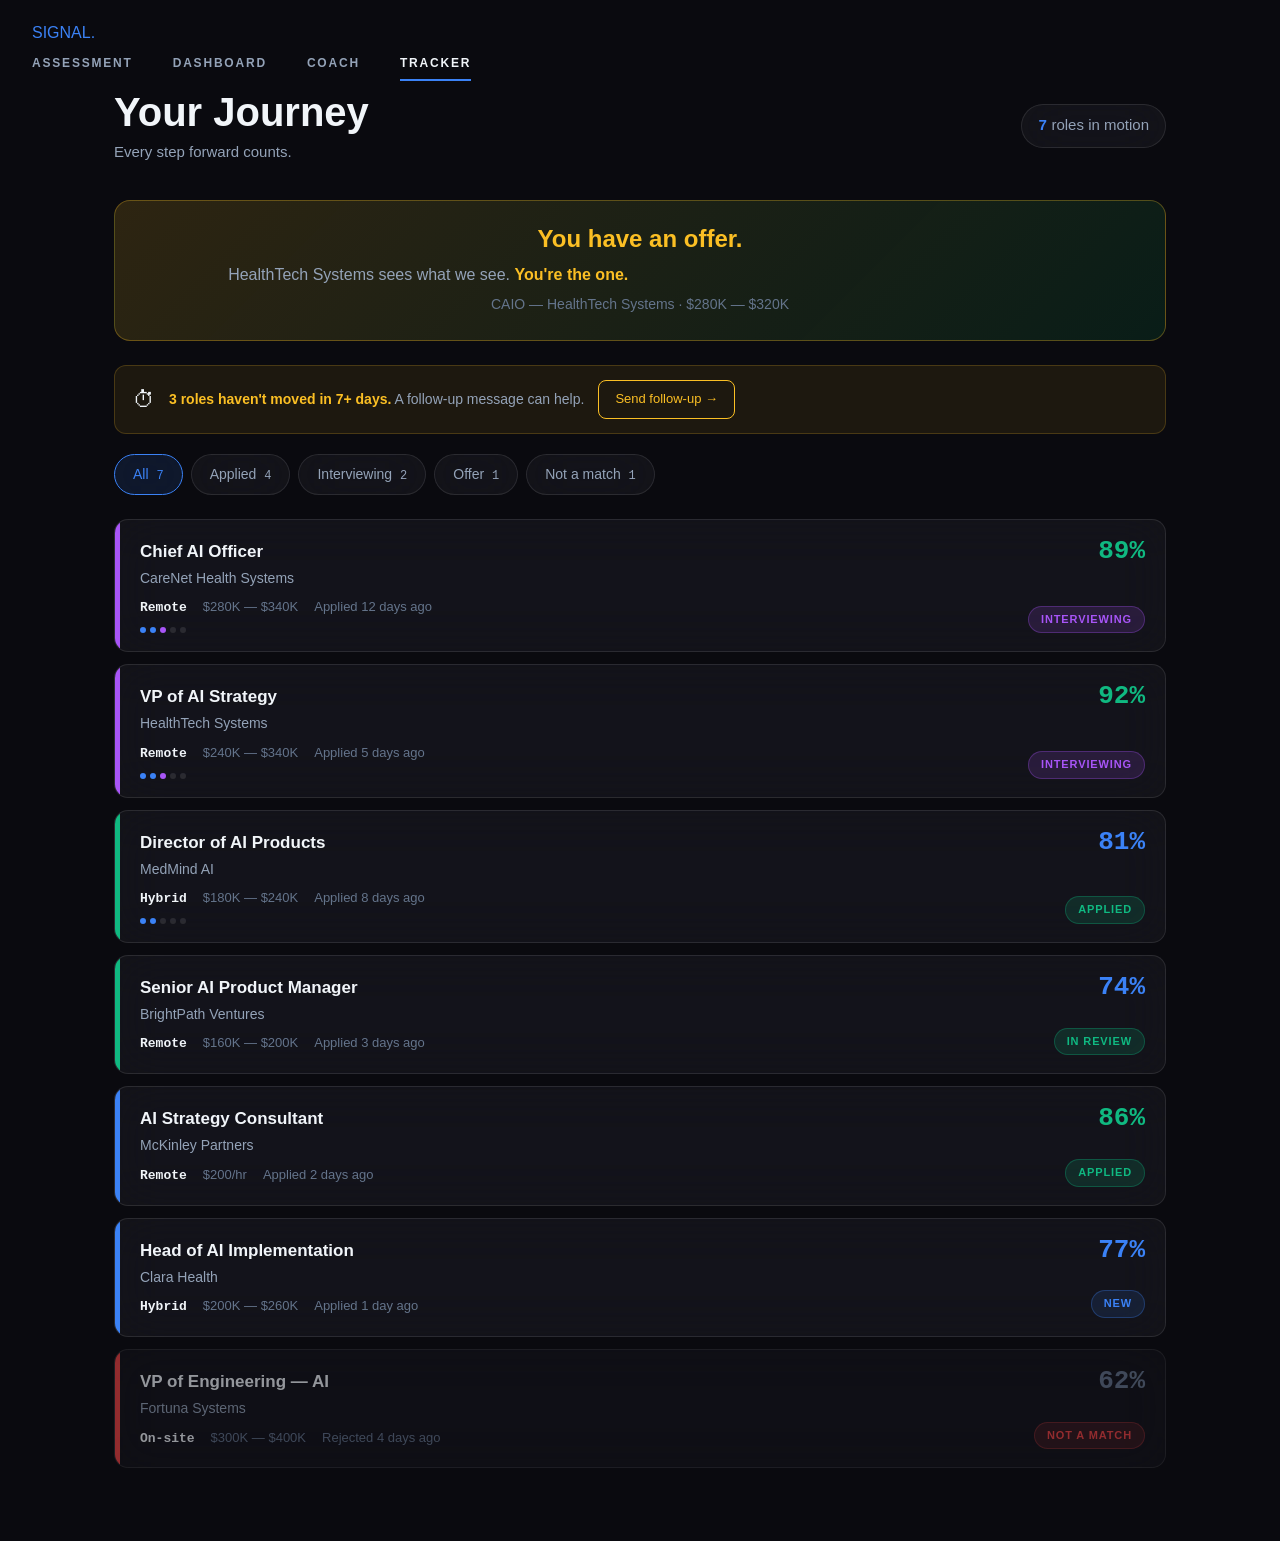
==== frontend/applications.html @ 3d688646 "Initial commit: SIGNAL Career Intelligence Platform - 5-page V20 frontend (landing, assessment, dash" ====
<!DOCTYPE html>
<html lang="en">
<head>
<meta charset="UTF-8">
<meta name="viewport" content="width=device-width, initial-scale=1.0">
<title>Your Journey — SIGNAL.</title>
<link rel="stylesheet" href="styles.css">
<style>
*,*::before,*::after{box-sizing:border-box}
body{background:var(--bg-void)}
.page-wrapper{padding-top:88px;min-height:100vh}
.container{max-width:1100px;margin:0 auto;padding:0 24px 80px}

.journey-header{margin-bottom:36px;display:flex;justify-content:space-between;align-items:center;flex-wrap:wrap;gap:16px}
.journey-header h1{font-size:clamp(26px,4vw,40px);font-weight:800;color:var(--text-primary);margin:0}
.journey-header p{font-size:15px;color:var(--text-secondary);margin:4px 0 0}
.journey-count{font-size:15px;color:var(--text-secondary);padding:8px 16px;background:var(--glass-bg);border:1px solid var(--glass-border);border-radius:30px;backdrop-filter:var(--glass-blur)}
.journey-count strong{color:var(--color-trust);font-weight:700;font-family:JetBrains Mono,monospace}

/* Filter Bar */
.filter-bar{display:flex;gap:8px;flex-wrap:wrap;margin-bottom:24px}
.filter-pill{padding:8px 18px;background:var(--glass-bg);border:1px solid var(--glass-border);border-radius:30px;color:var(--text-secondary);font-size:14px;font-weight:500;cursor:pointer;transition:all 0.2s;backdrop-filter:var(--glass-blur)}
.filter-pill:hover,.filter-pill.active{background:var(--color-trust-dim);border-color:var(--color-trust);color:var(--color-trust)}
.filter-pill .count{font-family:JetBrains Mono,monospace;font-size:12px;margin-left:4px}

/* Card Grid */
.card-list{display:flex;flex-direction:column;gap:12px}

.app-card{display:flex;align-items:stretch;background:var(--glass-bg);border:1px solid var(--glass-border);border-radius:14px;overflow:hidden;opacity:0;transform:translateY(12px);transition:all 0.3s var(--ease-out);backdrop-filter:var(--glass-blur)}
.app-card:hover{transform:translateY(-2px);box-shadow:0 16px 40px rgba(0,0,0,0.3)}
.app-card.visible{opacity:1;transform:translateY(0)}
.app-card.rejected{opacity:0.6}
.app-card.rejected:hover{opacity:0.8}

.status-bar{width:5px;flex-shrink:0;background:var(--color-trust);transition:background 0.2s}
.status-new {background:#94a3b8}
.status-viewed{background:#3b82f6}
.status-interested,.status-applied{background:#10b981}
.status-interviewing,.status-screening{background:#a855f7}
.status-offered,.status-offer{background:#00ff88}
.status-rejected{background:#ef4444}

.card-body{flex:1;padding:18px 20px;cursor:pointer}
.card-top{display:flex;justify-content:space-between;align-items:flex-start;gap:16px;flex-wrap:wrap}
.card-title{font-size:17px;font-weight:700;color:var(--text-primary);margin:0 0 2px}
.card-company{font-size:14px;color:var(--text-secondary);margin:0}
.card-meta{display:flex;gap:16px;flex-wrap:wrap;margin-top:8px}
.card-meta span{font-size:13px;color:var(--text-muted)}
.card-meta span strong{color:var(--text-primary);font-family:JetBrains Mono,monospace}

.card-right{display:flex;flex-direction:column;align-items:flex-end;justify-content:space-between;text-align:right;padding:18px 20px 18px 0;gap:8px;min-width:90px}
.fit-score{font-size:26px;font-weight:800;font-family:JetBrains Mono,monospace;line-height:1}
.fit-score.hi{color:var(--color-growth)}
.fit-score.mid{color:var(--color-trust)}
.fit-score.lo{color:var(--text-muted)}
.status-badge{padding:4px 12px;border-radius:20px;font-size:11px;font-weight:600;text-transform:uppercase;letter-spacing:0.08em}

/* Recovery */
.recovery-card{background:rgba(239,68,68,0.12);border:1px solid rgba(239,68,68,0.25);border-radius:14px;padding:20px 24px;margin-bottom:20px;text-align:center}
.recovery-title{font-size:17px;font-weight:700;color:var(--color-recovery);margin:0 0 8px}
.recovery-text{font-size:14px;color:var(--text-secondary);margin:0 0 12px}
.recovery-tips{display:flex;flex-direction:column;gap:6px;margin-top:12px;text-align:left}
.recovery-tip{display:flex;align-items:center;gap:10px;font-size:14px;color:var(--text-primary)}
.recovery-tip::before{content:'→';color:var(--color-growth);font-weight:700}

/* Offer Banner */
.offer-banner{background:linear-gradient(135deg,rgba(251,191,36,0.15),rgba(0,255,136,0.08));border:1px solid rgba(251,191,36,0.3);border-radius:16px;padding:24px;text-align:center;margin-bottom:24px;display:none}
.offer-banner.show{display:block;animation:glow-in 0.6s var(--ease-out)}
@keyframes glow-in{from{opacity:0;transform:scale(0.96)}to{opacity:1;transform:scale(1)}}
.offer-banner h2{font-size:24px;font-weight:800;color:var(--color-achievement);margin:0 0 8px}
.offer-banner p{font-size:16px;color:var(--text-secondary);margin:0}
.offer-banner strong{color:var(--color-achievement)}
.offer-company{font-size:14px;color:var(--text-muted);margin-top:6px}

/* Empty State */
.empty-state{text-align:center;padding:80px 24px}
.empty-icon{font-size:64px;opacity:0.4;margin-bottom:20px}
.empty-title{font-size:28px;font-weight:700;color:var(--text-primary);margin:0 0 12px}
.empty-sub{font-size:16px;color:var(--text-secondary);margin:0 0 28px}
.empty-cta{display:inline-block;padding:14px 28px;background:linear-gradient(135deg,var(--color-trust),var(--color-growth));border-radius:12px;color:#fff;font-size:15px;font-weight:600;text-decoration:none;transition:all 0.2s}
.empty-cta:hover{transform:translateY(-2px);box-shadow:0 8px 24px var(--color-trust-glow)}

/* Stage dots visualization */
.stage-dots{display:flex;gap:4px;margin-top:8px}
.stage-dot{width:6px;height:6px;border-radius:50%;background:rgba(255,255,255,0.1)}
.stage-dot.active{background:var(--color-trust)}
.stage-dot.interviewing{background:#a855f7}
.stage-dot.offered{background:#00ff88}

/* Silence alert */
.silence-alert{background:rgba(251,191,36,0.08);border:1px solid rgba(251,191,36,0.2);border-radius:12px;padding:14px 18px;margin-bottom:20px;display:none}
.silence-alert.show{display:flex;align-items:center;gap:14px}
.silence-alert .icon{font-size:22px;flex-shrink:0}
.silence-alert .text{font-size:14px;color:var(--text-secondary)}
.silence-alert .text strong{color:var(--color-achievement)}
.silence-alert .cta{padding:8px 16px;background:transparent;border:1px solid var(--color-achievement);border-radius:8px;color:var(--color-achievement);font-size:13px;font-weight:500;cursor:pointer;font-family:Inter,sans-serif;white-space:nowrap;transition:all 0.2s}
.silence-alert .cta:hover{background:var(--color-achievement-dim)}

@media(max-width:600px){.card-right{padding:12px;min-width:70px}.fit-score{font-size:20px}}
</style>
</head>
<body>

<div id="loading">
  <div class="loading-content">
    <div class="loading-logo">SIGNAL<span class="loading-dot">.</span></div>
    <div class="loading-text">Loading your journey<span class="loading-dots"></span></div>
  </div>
</div>

<nav class="nav">
  <div class="nav-inner">
    <a href="index.html" class="logo-link"><span class="logo">SIGNAL<span class="logo-accent">.</span></span></a>
    <div class="nav-links">
      <a href="assessment.html">Assessment</a>
      <a href="probability.html">Dashboard</a>
      <a href="coach.html">Coach</a>
      <a href="applications.html" class="active">Tracker</a>
    </div>
    <button class="nav-toggle" aria-label="Menu"><span></span><span></span><span></span></button>
  </div>
</nav>

<main class="page-wrapper">
  <div class="container">

    <div class="journey-header animate-in">
      <div>
        <h1>Your Journey</h1>
        <p>Every step forward counts.</p>
      </div>
      <div class="journey-count">
        <strong>7</strong> roles in motion
      </div>
    </div>

    <!-- Offer Banner -->
    <div class="offer-banner" id="offerBanner">
      <div>
        <h2>You have an offer.</h2>
        <p>HealthTech Systems sees what we see. <strong>You're the one.</strong></p>
        <div class="offer-company">CAIO — HealthTech Systems · $280K — $320K</div>
      </div>
    </div>

    <!-- Silence Alert -->
    <div class="silence-alert" id="silenceAlert">
      <div class="icon">&#9201;</div>
      <div class="text"><strong>3 roles haven't moved in 7+ days.</strong> A follow-up message can help.</div>
      <button class="cta">Send follow-up &rarr;</button>
    </div>

    <!-- Filters -->
    <div class="filter-bar" id="filterBar">
      <div class="filter-pill active" data-filter="all">All <span class="count">7</span></div>
      <div class="filter-pill" data-filter="applied">Applied <span class="count">4</span></div>
      <div class="filter-pill" data-filter="interviewing">Interviewing <span class="count">2</span></div>
      <div class="filter-pill" data-filter="offered">Offer <span class="count">1</span></div>
      <div class="filter-pill" data-filter="rejected">Not a match <span class="count">1</span></div>
    </div>

    <!-- Card List -->
    <div class="card-list" id="cardList">

      <!-- Interviewing -->
      <div class="app-card" data-status="interviewing">
        <div class="status-bar status-interviewing"></div>
        <div class="card-body">
          <div class="card-top">
            <div>
              <div class="card-title">Chief AI Officer</div>
              <div class="card-company">CareNet Health Systems</div>
              <div class="card-meta">
                <span><strong>Remote</strong></span>
                <span>$280K — $340K</span>
                <span>Applied 12 days ago</span>
              </div>
              <div class="stage-dots">
                <div class="stage-dot active"></div>
                <div class="stage-dot active"></div>
                <div class="stage-dot interviewing active"></div>
                <div class="stage-dot"></div>
                <div class="stage-dot"></div>
              </div>
            </div>
          </div>
        </div>
        <div class="card-right">
          <div class="fit-score hi">89%</div>
          <div class="status-badge" style="background:rgba(168,85,247,0.15);color:#a855f7;border:1px solid rgba(168,85,247,0.3)">Interviewing</div>
        </div>
      </div>

      <div class="app-card" data-status="interviewing">
        <div class="status-bar status-interviewing"></div>
        <div class="card-body">
          <div class="card-top">
            <div>
              <div class="card-title">VP of AI Strategy</div>
              <div class="card-company">HealthTech Systems</div>
              <div class="card-meta">
                <span><strong>Remote</strong></span>
                <span>$240K — $340K</span>
                <span>Applied 5 days ago</span>
              </div>
              <div class="stage-dots">
                <div class="stage-dot active"></div>
                <div class="stage-dot active"></div>
                <div class="stage-dot interviewing active"></div>
                <div class="stage-dot"></div>
                <div class="stage-dot"></div>
              </div>
            </div>
          </div>
        </div>
        <div class="card-right">
          <div class="fit-score hi">92%</div>
          <div class="status-badge" style="background:rgba(168,85,247,0.15);color:#a855f7;border:1px solid rgba(168,85,247,0.3)">Interviewing</div>
        </div>
      </div>

      <!-- Applied -->
      <div class="app-card" data-status="applied">
        <div class="status-bar status-interested"></div>
        <div class="card-body">
          <div class="card-top">
            <div>
              <div class="card-title">Director of AI Products</div>
              <div class="card-company">MedMind AI</div>
              <div class="card-meta">
                <span><strong>Hybrid</strong></span>
                <span>$180K — $240K</span>
                <span>Applied 8 days ago</span>
              </div>
              <div class="stage-dots">
                <div class="stage-dot active"></div>
                <div class="stage-dot active"></div>
                <div class="stage-dot"></div>
                <div class="stage-dot"></div>
                <div class="stage-dot"></div>
              </div>
            </div>
          </div>
        </div>
        <div class="card-right">
          <div class="fit-score mid">81%</div>
          <div class="status-badge" style="background:rgba(16,185,129,0.15);color:#10b981;border:1px solid rgba(16,185,129,0.3)">Applied</div>
        </div>
      </div>

      <div class="app-card" data-status="applied">
        <div class="status-bar status-interested"></div>
        <div class="card-body">
          <div class="card-top">
            <div>
              <div class="card-title">Senior AI Product Manager</div>
              <div class="card-company">BrightPath Ventures</div>
              <div class="card-meta">
                <span><strong>Remote</strong></span>
                <span>$160K — $200K</span>
                <span>Applied 3 days ago</span>
              </div>
            </div>
          </div>
        </div>
        <div class="card-right">
          <div class="fit-score mid">74%</div>
          <div class="status-badge" style="background:rgba(16,185,129,0.15);color:#10b981;border:1px solid rgba(16,185,129,0.3)">In Review</div>
        </div>
      </div>

      <div class="app-card" data-status="applied">
        <div class="status-bar"></div>
        <div class="card-body">
          <div class="card-top">
            <div>
              <div class="card-title">AI Strategy Consultant</div>
              <div class="card-company">McKinley Partners</div>
              <div class="card-meta">
                <span><strong>Remote</strong></span>
                <span>$200/hr</span>
                <span>Applied 2 days ago</span>
              </div>
            </div>
          </div>
        </div>
        <div class="card-right">
          <div class="fit-score hi">86%</div>
          <div class="status-badge" style="background:rgba(16,185,129,0.15);color:#10b981;border:1px solid rgba(16,185,129,0.3)">Applied</div>
        </div>
      </div>

      <div class="app-card" data-status="applied">
        <div class="status-bar"></div>
        <div class="card-body">
          <div class="card-top">
            <div>
              <div class="card-title">Head of AI Implementation</div>
              <div class="card-company">Clara Health</div>
              <div class="card-meta">
                <span><strong>Hybrid</strong></span>
                <span>$200K — $260K</span>
                <span>Applied 1 day ago</span>
              </div>
            </div>
          </div>
        </div>
        <div class="card-right">
          <div class="fit-score mid">77%</div>
          <div class="status-badge" style="background:var(--color-trust-dim);color:var(--color-trust);border:1px solid rgba(59,130,246,0.3)">New</div>
        </div>
      </div>

      <!-- Not a Match -->
      <div class="app-card rejected" data-status="rejected">
        <div class="status-bar status-rejected"></div>
        <div class="card-body">
          <div class="card-top">
            <div>
              <div class="card-title">VP of Engineering — AI</div>
              <div class="card-company">Fortuna Systems</div>
              <div class="card-meta">
                <span><strong>On-site</strong></span>
                <span>$300K — $400K</span>
                <span>Rejected 4 days ago</span>
              </div>
            </div>
          </div>
        </div>
        <div class="card-right">
          <div class="fit-score lo">62%</div>
          <div class="status-badge" style="background:rgba(239,68,68,0.15);color:#ef4444;border:1px solid rgba(239,68,68,0.3)">Not a match</div>
        </div>
      </div>

    </div>

    <!-- Recovery Card (shown when "Not a match" filter active) -->
    <div class="recovery-card" id="recoveryCard" style="display:none">
      <div class="recovery-title">Not this time. But here's what to adjust.</div>
      <div class="recovery-text">Your fit was 62% — the role prioritized deep ml-ops experience over healthcare AI. Here are stronger matches for your profile:</div>
      <div class="recovery-tips">
        <div class="recovery-tip">Apply to Chief AI Officer at CareNet — 89% fit. Healthcare AI is their priority.</div>
        <div class="recovery-tip">Apply to VP AI Strategy at HealthTech — 92% fit. Your exact background.</div>
        <div class="recovery-tip">Update your title to "Chief AI Officer" to attract $280K+ roles.</div>
      </div>
    </div>

  </div>
</main>

<script src="app.js"></script>
<script>
(function() {
  window.addEventListener('load', function() {
    setTimeout(function() {
      var l = document.getElementById('loading');
      l.classList.add('loaded');
      setTimeout(function() { l.style.display = 'none'; }, 700);
    }, 600);
  });

  if (window.SignalV20) { window.SignalV20.Nav.init(); }

  // Card reveal
  var obs = new IntersectionObserver(function(entries) {
    entries.forEach(function(e) {
      if (e.isIntersecting) {
        e.target.classList.add('visible');
        obs.unobserve(e.target);
      }
    });
  }, { threshold: 0.05 });

  document.querySelectorAll('.app-card').forEach(function(el, i) {
    el.style.transitionDelay = (i * 60) + 'ms';
    obs.observe(el);
  });

  // Filter
  var currentFilter = 'all';
  var cards = document.querySelectorAll('.app-card');

  document.querySelectorAll('.filter-pill').forEach(function(pill) {
    pill.addEventListener('click', function() {
      document.querySelectorAll('.filter-pill').forEach(function(p) { p.classList.remove('active'); });
      this.classList.add('active');
      currentFilter = this.dataset.filter;
      filterCards();
    });
  });

  function filterCards() {
    var count = 0;
    cards.forEach(function(card) {
      var s = card.dataset.status;
      var show = currentFilter === 'all' ||
        (currentFilter === 'applied' && ['applied','interested','viewed','new'].includes(s)) ||
        s === currentFilter;
      card.style.display = show ? 'flex' : 'none';
      if (show) count++;
    });

    var rejected = currentFilter === 'rejected';
    document.getElementById('recoveryCard').style.display = rejected ? 'block' : 'none';
  }

  // Silence alert
  document.getElementById('silenceAlert').classList.add('show');

  // Offer banner
  document.getElementById('offerBanner').classList.add('show');
})();
</script>
</body>
</html>
---- frontend/styles.css ----
/* ==========================================================================
   V20 SIGNAL DESIGN SYSTEM
   Premium Animation CSS Design System — Vanilla CSS/JS Only
   No GSAP, No React, No Tailwind
   ========================================================================== */

/* ==========================================================================
   PART 1: CSS CUSTOM PROPERTIES (Design Tokens)
   ========================================================================== */

:root {
  /* Base Colors */
  --bg-void: #0a0a0f;
  --bg-surface: rgba(255,255,255,0.03);
  --bg-surface-hover: rgba(255,255,255,0.06);
  --bg-border: rgba(255,255,255,0.08);
  --text-primary: #f1f5f9;
  --text-secondary: #94a3b8;
  --text-muted: #64748b;
  
  /* Brand Colors */
  --color-trust: #3b82f6;
  --color-trust-dim: rgba(59,130,246,0.12);
  --color-trust-glow: rgba(59,130,246,0.35);
  --color-growth: #10b981;
  --color-growth-dim: rgba(16,185,129,0.12);
  --color-growth-glow: rgba(16,185,129,0.35);
  --color-achievement: #fbbf24;
  --color-achievement-dim: rgba(251,191,36,0.12);
  --color-achievement-glow: rgba(251,191,36,0.35);
  --color-possibility: #a855f7;
  --color-possibility-dim: rgba(168,85,247,0.12);
  --color-possibility-glow: rgba(168,85,247,0.35);
  --color-success: #00ff88;
  --color-recovery: #ef4444;
  
  /* Gradient Mesh Backgrounds */
  --mesh-1: radial-gradient(ellipse 80% 50% at 50% -20%, rgba(59,130,246,0.15) 0%, transparent 50%);
  --mesh-2: radial-gradient(ellipse 60% 40% at 80% 60%, rgba(16,185,129,0.08) 0%, transparent 50%);
  --mesh-3: radial-gradient(ellipse 50% 30% at 20% 80%, rgba(251,191,36,0.05) 0%, transparent 50%);
  
  /* Glass Morphism */
  --glass-bg: rgba(255,255,255,0.04);
  --glass-border: rgba(255,255,255,0.10);
  --glass-blur: blur(24px) saturate(160%);
  
  /* Easing Functions */
  --ease-out: cubic-bezier(0.16, 1, 0.3, 1);
  --ease-hope: cubic-bezier(0.34, 1.56, 0.64, 1);
  --ease-smooth: cubic-bezier(0.65, 0, 0.35, 1);
  
  /* Duration Variables */
  --dur-instant: 0.1s;
  --dur-fast: 0.2s;
  --dur-normal: 0.4s;
  --dur-slow: 0.8s;
  --dur-slower: 1.2s;
  
  /* Stagger Base */
  --stagger: 80ms;
  
  /* Cursor Position (updated via JS) */
  --cursor-x: 50%;
  --cursor-y: 50%;
}

/* ==========================================================================
   PART 2: RESET + BASE + TYPOGRAPHY
   ========================================================================== */

/* Modern CSS Reset */
*, *::before, *::after {
  box-sizing: border-box;
  margin: 0;
  padding: 0;
}

html {
  scroll-behavior: smooth;
  font-size: 16px;
  -webkit-text-size-adjust: 100%;
}

body {
  font-family: -apple-system, BlinkMacSystemFont, 'Segoe UI', Roboto, Oxygen, Ubuntu, sans-serif;
  background-color: var(--bg-void);
  color: var(--text-primary);
  line-height: 1.6;
  overflow-x: hidden;
  -webkit-font-smoothing: antialiased;
  -moz-osx-font-smoothing: grayscale;
}

img, picture, video, canvas, svg {
  display: block;
  max-width: 100%;
}

input, button, textarea, select {
  font: inherit;
}

p, h1, h2, h3, h4, h5, h6 {
  overflow-wrap: break-word;
}

/* Custom Scrollbar */
::-webkit-scrollbar {
  width: 8px;
  height: 8px;
}

::-webkit-scrollbar-track {
  background: var(--bg-void);
}

::-webkit-scrollbar-thumb {
  background: var(--color-trust);
  border-radius: 4px;
}

::-webkit-scrollbar-thumb:hover {
  background: var(--color-trust-glow);
}

/* Firefox Scrollbar */
* {
  scrollbar-width: thin;
  scrollbar-color: var(--color-trust) var(--bg-void);
}

/* Selection Color */
::selection {
  background-color: var(--color-trust);
  color: var(--text-primary);
}

::-moz-selection {
  background-color: var(--color-trust);
  color: var(--text-primary);
}

/* Typography Base */
h1, h2, h3, h4, h5, h6 {
  font-weight: 700;
  line-height: 1.2;
  color: var(--text-primary);
}

h1 { font-size: clamp(2.5rem, 5vw, 4.5rem); }
h2 { font-size: clamp(2rem, 4vw, 3rem); }
h3 { font-size: clamp(1.5rem, 3vw, 2rem); }
h4 { font-size: clamp(1.25rem, 2vw, 1.5rem); }
h5 { font-size: 1.125rem; }
h6 { font-size: 1rem; }

p {
  color: var(--text-secondary);
  max-width: 65ch;
}

a {
  color: var(--color-trust);
  text-decoration: none;
  transition: color var(--dur-fast) var(--ease-out);
}

a:hover {
  color: var(--text-primary);
}

/* ==========================================================================
   PART 3: LOADING SCREEN
   ========================================================================== */

#loading {
  position: fixed;
  inset: 0;
  background-color: var(--bg-void);
  z-index: 9999;
  display: flex;
  flex-direction: column;
  align-items: center;
  justify-content: center;
  gap: 2rem;
  transition: opacity 0.6s var(--ease-out), transform 0.6s var(--ease-out);
}

#loading.hidden {
  opacity: 0;
  transform: scale(1.1);
  pointer-events: none;
}

#loading-logo {
  font-size: clamp(3rem, 8vw, 6rem);
  font-weight: 800;
  letter-spacing: -0.02em;
  background: linear-gradient(135deg, var(--text-primary) 0%, var(--color-trust) 50%, var(--color-possibility) 100%);
  -webkit-background-clip: text;
  background-clip: text;
  -webkit-text-fill-color: transparent;
  background-size: 200% 200%;
  animation: gradient-shift 3s ease infinite;
}

#loading-logo .period {
  background: linear-gradient(135deg, var(--color-growth) 0%, var(--color-achievement) 100%);
  -webkit-background-clip: text;
  background-clip: text;
  -webkit-text-fill-color: transparent;
}

.loading-pulse {
  display: flex;
  gap: 6px;
  align-items: center;
}

.loading-pulse span {
  width: 8px;
  height: 8px;
  background: var(--color-trust);
  border-radius: 50%;
  animation: pulse-bounce 1.4s ease-in-out infinite;
}

.loading-pulse span:nth-child(1) { animation-delay: 0ms; }
.loading-pulse span:nth-child(2) { animation-delay: 160ms; }
.loading-pulse span:nth-child(3) { animation-delay: 320ms; }

#loading-text {
  color: var(--text-muted);
  font-size: 0.875rem;
  letter-spacing: 0.1em;
  text-transform: uppercase;
}

#loading-text::after {
  content: '';
  animation: loading-dots 1.5s steps(4, end) infinite;
}

@keyframes loading-dots {
  0% { content: ''; }
  25% { content: '.'; }
  50% { content: '..'; }
  75% { content: '...'; }
  100% { content: ''; }
}

@keyframes pulse-bounce {
  0%, 80%, 100% {
    transform: scale(0.6);
    opacity: 0.4;
  }
  40% {
    transform: scale(1);
    opacity: 1;
  }
}

.loading-spinner {
  width: 60px;
  height: 60px;
  position: relative;
}

.loading-spinner svg {
  width: 100%;
  height: 100%;
  animation: spin-slow 2s linear infinite;
}

.loading-spinner circle {
  fill: none;
  stroke: var(--color-trust);
  stroke-width: 2;
  stroke-linecap: round;
  stroke-dasharray: 80 200;
  stroke-dashoffset: 0;
  animation: draw-path 1.5s ease-in-out infinite;
}

/* ==========================================================================
   PART 4: CUSTOM CURSOR
   ========================================================================== */

.cursor {
  position: fixed;
  width: 40px;
  height: 40px;
  border: 1px solid var(--glass-border);
  border-radius: 50%;
  pointer-events: none;
  z-index: 10000;
  transform: translate(-50%, -50%);
  left: var(--cursor-x);
  top: var(--cursor-y);
  background: var(--glass-bg);
  backdrop-filter: var(--glass-blur);
  -webkit-backdrop-filter: var(--glass-blur);
  mix-blend-mode: difference;
  transition: width 0.3s var(--ease-hope), height 0.3s var(--ease-hope), 
              background 0.3s var(--ease-out), border-color 0.3s var(--ease-out);
  will-change: transform;
}

.cursor.hovering {
  width: 60px;
  height: 60px;
  border-color: var(--color-trust);
  background: var(--color-trust-dim);
}

.cursor.clicking {
  width: 30px;
  height: 30px;
  background: var(--color-trust-glow);
}

.cursor-trail {
  position: fixed;
  width: 8px;
  height: 8px;
  background: var(--color-trust);
  border-radius: 50%;
  pointer-events: none;
  z-index: 9999;
  opacity: 0;
  transform: translate(-50%, -50%);
  left: var(--cursor-x);
  top: var(--cursor-y);
  transition: opacity 0.5s var(--ease-out);
}

.cursor-trail:nth-child(1) { opacity: 0.1; transition-delay: 0ms; }
.cursor-trail:nth-child(2) { opacity: 0.15; transition-delay: 30ms; }
.cursor-trail:nth-child(3) { opacity: 0.2; transition-delay: 60ms; }
.cursor-trail:nth-child(4) { opacity: 0.25; transition-delay: 90ms; }
.cursor-trail:nth-child(5) { opacity: 0.3; transition-delay: 120ms; }

.cursor-dot {
  position: fixed;
  width: 6px;
  height: 6px;
  background: var(--text-primary);
  border-radius: 50%;
  pointer-events: none;
  z-index: 10001;
  transform: translate(-50%, -50%);
  left: var(--cursor-x);
  top: var(--cursor-y);
}

@media (hover: none) or (pointer: coarse) {
  .cursor, .cursor-dot, .cursor-trail {
    display: none !important;
  }
}

/* ==========================================================================
   PART 5: NAVIGATION
   ========================================================================== */

.nav {
  position: fixed;
  top: 0;
  left: 0;
  right: 0;
  z-index: 1000;
  padding: 1.25rem 2rem;
  display: flex;
  align-items: center;
  justify-content: space-between;
  transition: background var(--dur-normal) var(--ease-out), 
              backdrop-filter var(--dur-normal) var(--ease-out),
              padding var(--dur-normal) var(--ease-out);
}

.nav.scrolled {
  background: var(--glass-bg);
  backdrop-filter: var(--glass-blur);
  -webkit-backdrop-filter: var(--glass-blur);
  border-bottom: 1px solid var(--glass-border);
  padding: 1rem 2rem;
}

.nav-logo {
  font-size: 1.5rem;
  font-weight: 800;
  letter-spacing: -0.02em;
  background: linear-gradient(135deg, var(--text-primary) 0%, var(--color-trust) 100%);
  -webkit-background-clip: text;
  background-clip: text;
  -webkit-text-fill-color: transparent;
}

.nav-logo .period {
  background: linear-gradient(135deg, var(--color-growth) 0%, var(--color-achievement) 100%);
  -webkit-background-clip: text;
  background-clip: text;
  -webkit-text-fill-color: transparent;
}

.nav-links {
  display: flex;
  gap: 2.5rem;
  list-style: none;
}

.nav-links a {
  color: var(--text-secondary);
  font-size: 0.75rem;
  font-weight: 600;
  letter-spacing: 0.15em;
  text-transform: uppercase;
  position: relative;
  padding: 0.5rem 0;
  transition: color var(--dur-fast) var(--ease-out);
}

.nav-links a::after {
  content: '';
  position: absolute;
  bottom: 0;
  left: 0;
  width: 0;
  height: 2px;
  background: var(--color-trust);
  transition: width var(--dur-normal) var(--ease-out);
}

.nav-links a:hover,
.nav-links a.active {
  color: var(--text-primary);
}

.nav-links a:hover::after,
.nav-links a.active::after {
  width: 100%;
}

.nav-toggle {
  display: none;
  flex-direction: column;
  gap: 6px;
  background: none;
  border: none;
  cursor: pointer;
  padding: 0.5rem;
}

.nav-toggle span {
  display: block;
  width: 24px;
  height: 2px;
  background: var(--text-primary);
  transition: transform var(--dur-normal) var(--ease-out), opacity var(--dur-normal) var(--ease-out);
  transform-origin: center;
}

.nav-toggle.active span:nth-child(1) {
  transform: translateY(8px) rotate(45deg);
}

.nav-toggle.active span:nth-child(2) {
  opacity: 0;
  transform: scaleX(0);
}

.nav-toggle.active span:nth-child(3) {
  transform: translateY(-8px) rotate(-45deg);
}

@media (max-width: 768px) {
  .nav {
    padding: 1rem 1.5rem;
  }
  
  .nav-toggle {
    display: flex;
  }
  
  .nav-links {
    position: fixed;
    top: 0;
    right: 0;
    bottom: 0;
    width: 280px;
    flex-direction: column;
    gap: 0;
    background: var(--bg-void);
    border-left: 1px solid var(--glass-border);
    padding: 5rem 2rem;
    transform: translateX(100%);
    transition: transform var(--dur-normal) var(--ease-out);
  }
  
  .nav-links.open {
    transform: translateX(0);
  }
  
  .nav-links a {
    font-size: 1rem;
    letter-spacing: 0.1em;
    padding: 1rem 0;
    border-bottom: 1px solid var(--bg-border);
  }
}

/* ==========================================================================
   PART 6: PAGE SECTIONS
   ========================================================================== */

.section {
  min-height: 100vh;
  padding: 6rem 2rem;
  position: relative;
  overflow: hidden;
}

.section-inner {
  max-width: 1200px;
  margin: 0 auto;
}

.section-mesh {
  position: absolute;
  inset: 0;
  pointer-events: none;
  z-index: -1;
}

.section-mesh-1 { background: var(--mesh-1); }
.section-mesh-2 { background: var(--mesh-2); }
.section-mesh-3 { background: var(--mesh-3); }

.section-title {
  font-size: clamp(2rem, 5vw, 3.5rem);
  font-weight: 800;
  margin-bottom: 1.5rem;
  background: linear-gradient(135deg, var(--text-primary) 0%, var(--text-secondary) 100%);
  -webkit-background-clip: text;
  background-clip: text;
  -webkit-text-fill-color: transparent;
}

.section-subtitle {
  font-size: clamp(1rem, 2vw, 1.25rem);
  color: var(--text-secondary);
  max-width: 600px;
  margin-bottom: 3rem;
}

/* 5-Act Emotional Journey Sections */
.section-act {
  opacity: 0;
  transform: translateY(40px);
  transition: opacity var(--dur-slower) var(--ease-out), transform var(--dur-slower) var(--ease-out);
}

.section-act.visible {
  opacity: 1;
  transform: translateY(0);
}

.section-act-1 { transition-delay: 0ms; }
.section-act-2 { transition-delay: 100ms; }
.section-act-3 { transition-delay: 200ms; }
.section-act-4 { transition-delay: 300ms; }
.section-act-5 { transition-delay: 400ms; }

/* Clip-path reveal animations per section */
.clip-reveal {
  clip-path: inset(0 100% 0 0);
  transition: clip-path var(--dur-slower) var(--ease-out);
}

.clip-reveal.visible {
  clip-path: inset(0 0% 0 0);
}

.clip-reveal-left {
  clip-path: inset(0 0 0 100%);
  transition: clip-path var(--dur-slower) var(--ease-out);
}

.clip-reveal-left.visible {
  clip-path: inset(0 0 0 0%);
}

.clip-reveal-up {
  clip-path: inset(100% 0 0 0);
  transition: clip-path var(--dur-slower) var(--ease-out);
}

.clip-reveal-up.visible {
  clip-path: inset(0 0 0 0);
}

.clip-reveal-zoom {
  clip-path: circle(0% at 50% 50%);
  transition: clip-path var(--dur-slower) var(--ease-out);
}

.clip-reveal-zoom.visible {
  clip-path: circle(75% at 50% 50%);
}

/* ==========================================================================
   PART 7: FLOATING HERO ELEMENTS
   ========================================================================== */

.float-layer {
  position: absolute;
  inset: 0;
  pointer-events: none;
  z-index: 1;
  overflow: hidden;
}

.float-shape {
  position: absolute;
  opacity: 0.6;
  will-change: transform;
}

.float-shape-1 {
  top: 15%;
  left: 10%;
  animation: float-drift-1 25s ease-in-out infinite;
}

.float-shape-2 {
  top: 30%;
  right: 15%;
  animation: float-drift-2 30s ease-in-out infinite;
}

.float-shape-3 {
  bottom: 25%;
  left: 20%;
  animation: float-drift-3 20s ease-in-out infinite;
}

.float-shape-4 {
  top: 50%;
  right: 25%;
  animation: float-drift-4 35s ease-in-out infinite;
}

.float-shape-5 {
  bottom: 15%;
  right: 10%;
  animation: float-drift-1 28s ease-in-out infinite reverse;
}

.float-shape-6 {
  top: 70%;
  left: 8%;
  animation: float-drift-2 22s ease-in-out infinite reverse;
}

.float-shape svg {
  width: 100%;
  height: 100%;
  stroke: var(--color-trust);
  fill: none;
  stroke-width: 1;
}

/* Depth layers */
.float-layer .bg-layer .float-shape { opacity: 0.2; animation-duration: 40s; }
.float-layer .mid-layer .float-shape { opacity: 0.4; animation-duration: 25s; }
.float-layer .fg-layer .float-shape { opacity: 0.7; animation-duration: 15s; }

@keyframes float-drift-1 {
  0%, 100% { transform: translate(0, 0) rotate(0deg); }
  25% { transform: translate(30px, -20px) rotate(5deg); }
  50% { transform: translate(10px, -50px) rotate(-3deg); }
  75% { transform: translate(-20px, -25px) rotate(2deg); }
}

@keyframes float-drift-2 {
  0%, 100% { transform: translate(0, 0) rotate(0deg); }
  25% { transform: translate(-40px, 30px) rotate(-5deg); }
  50% { transform: translate(-20px, 60px) rotate(3deg); }
  75% { transform: translate(30px, 40px) rotate(-2deg); }
}

@keyframes float-drift-3 {
  0%, 100% { transform: translate(0, 0) rotate(0deg); }
  33% { transform: translate(50px, -30px) rotate(8deg); }
  66% { transform: translate(-30px, 20px) rotate(-4deg); }
}

@keyframes float-drift-4 {
  0%, 100% { transform: translate(0, 0) scale(1); }
  50% { transform: translate(20px, 40px) scale(1.1); }
}

/* ==========================================================================
   PART 8: GLASSMORPHISM COMPONENTS
   ========================================================================== */

.glass-card {
  background: var(--glass-bg);
  backdrop-filter: var(--glass-blur);
  -webkit-backdrop-filter: var(--glass-blur);
  border: 1px solid var(--glass-border);
  border-radius: 1rem;
  padding: 2rem;
  transition: transform var(--dur-normal) var(--ease-out), 
              box-shadow var(--dur-normal) var(--ease-out),
              border-color var(--dur-normal) var(--ease-out);
}

.glass-card-hover:hover {
  transform: translateY(-4px);
  box-shadow: 0 20px 40px -12px var(--color-trust-glow),
              0 0 0 1px var(--color-trust-dim);
  border-color: var(--color-trust-dim);
}

.glass-card-static {
  background: var(--glass-bg);
  backdrop-filter: var(--glass-blur);
  -webkit-backdrop-filter: var(--glass-blur);
  border: 1px solid var(--glass-border);
  border-radius: 1rem;
  padding: 2rem;
}

.glass-btn {
  display: inline-flex;
  align-items: center;
  justify-content: center;
  gap: 0.5rem;
  padding: 0.875rem 1.75rem;
  background: var(--glass-bg);
  backdrop-filter: var(--glass-blur);
  -webkit-backdrop-filter: var(--glass-blur);
  border: 1px solid var(--glass-border);
  border-radius: 0.75rem;
  color: var(--text-primary);
  font-size: 0.875rem;
  font-weight: 600;
  letter-spacing: 0.05em;
  cursor: pointer;
  transition: all var(--dur-fast) var(--ease-out);
}

.glass-btn:hover {
  background: var(--color-trust-dim);
  border-color: var(--color-trust);
  box-shadow: 0 0 20px var(--color-trust-glow);
  transform: translateY(-2px);
}

.glass-btn:active {
  transform: translateY(0);
}

.glass-input {
  width: 100%;
  padding: 0.875rem 1.25rem;
  background: var(--glass-bg);
  backdrop-filter: var(--glass-blur);
  -webkit-backdrop-filter: var(--glass-blur);
  border: 1px solid var(--glass-border);
  border-radius: 0.75rem;
  color: var(--text-primary);
  font-size: 1rem;
  transition: border-color var(--dur-fast) var(--ease-out),
              box-shadow var(--dur-fast) var(--ease-out);
}

.glass-input::placeholder {
  color: var(--text-muted);
}

.glass-input:focus {
  outline: none;
  border-color: var(--color-trust);
  box-shadow: 0 0 0 3px var(--color-trust-dim);
}

/* ==========================================================================
   PART 9: BENTO GRID
   ========================================================================== */

.bento-grid {
  display: grid;
  grid-template-columns: repeat(12, 1fr);
  grid-template-rows: repeat(6, 1fr);
  gap: 1rem;
  min-height: 600px;
}

.bento-card {
  background: var(--glass-bg);
  backdrop-filter: var(--glass-blur);
  -webkit-backdrop-filter: var(--glass-blur);
  border: 1px solid var(--glass-border);
  border-radius: 1rem;
  padding: 1.5rem;
  transition: transform var(--dur-normal) var(--ease-out),
              box-shadow var(--dur-normal) var(--ease-out);
  overflow: hidden;
  position: relative;
}

.bento-card:hover {
  transform: translateY(-2px) scale(1.01);
  box-shadow: 0 12px 30px -8px var(--color-trust-glow);
}

/* Bento size variants */
.bento-standard { grid-column: span 4; grid-row: span 2; }
.bento-wide { grid-column: span 8; grid-row: span 2; }
.bento-tall { grid-column: span 4; grid-row: span 4; }
.bento-large { grid-column: span 8; grid-row: span 4; }
.bento-hero { grid-column: span 12; grid-row: span 6; }

.bento-card-inner {
  height: 100%;
  display: flex;
  flex-direction: column;
}

.bento-title {
  font-size: 1.125rem;
  font-weight: 700;
  margin-bottom: 0.5rem;
  color: var(--text-primary);
}

.bento-description {
  font-size: 0.875rem;
  color: var(--text-secondary);
  flex: 1;
}

.bento-icon {
  width: 48px;
  height: 48px;
  border-radius: 0.75rem;
  display: flex;
  align-items: center;
  justify-content: center;
  margin-bottom: 1rem;
}

.bento-icon svg {
  width: 24px;
  height: 24px;
  stroke-width: 1.5;
}

.bento-icon.trust {
  background: var(--color-trust-dim);
  stroke: var(--color-trust);
}

.bento-icon.growth {
  background: var(--color-growth-dim);
  stroke: var(--color-growth);
}

.bento-icon.achievement {
  background: var(--color-achievement-dim);
  stroke: var(--color-achievement);
}

.bento-icon.possibility {
  background: var(--color-possibility-dim);
  stroke: var(--color-possibility);
}

@media (max-width: 900px) {
  .bento-grid {
    grid-template-columns: repeat(6, 1fr);
    grid-template-rows: auto;
    min-height: auto;
  }
  
  .bento-standard,
  .bento-wide,
  .bento-tall,
  .bento-large,
  .bento-hero {
    grid-column: span 6;
    grid-row: auto;
    min-height: 200px;
  }
}

@media (max-width: 480px) {
  .bento-grid {
    grid-template-columns: 1fr;
  }
  
  .bento-standard,
  .bento-wide,
  .bento-tall,
  .bento-large,
  .bento-hero {
    grid-column: 1;
  }
}

/* ==========================================================================
   PART 10: KINETIC REVEAL CLASSES
   ========================================================================== */

/* Word-by-word scroll reveal */
.reveal-word {
  opacity: 0;
  transform: translateY(30px);
  transition: opacity var(--dur-normal) var(--ease-out), 
              transform var(--dur-normal) var(--ease-out);
}

.reveal-word.visible {
  opacity: 1;
  transform: translateY(0);
}

/* Stagger delays */
.stagger-1 { --i: 1; }
.stagger-2 { --i: 2; }
.stagger-3 { --i: 3; }
.stagger-4 { --i: 4; }
.stagger-5 { --i: 5; }
.stagger-6 { --i: 6; }
.stagger-7 { --i: 7; }
.stagger-8 { --i: 8; }
.stagger-9 { --i: 9; }
.stagger-10 { --i: 10; }

.reveal-word.visible [class*="stagger-"] {
  transition-delay: calc(var(--stagger) * var(--i));
}

/* Character reveal */
.reveal-char {
  display: inline-block;
  opacity: 0;
  transform: translateY(20px) rotateX(-60deg);
  transition: opacity var(--dur-normal) var(--ease-out),
              transform var(--dur-normal) var(--ease-out);
}

.reveal-char.visible {
  opacity: 1;
  transform: translateY(0) rotateX(0);
}

.reveal-char.visible.char-stagger-1 { transition-delay: calc(var(--stagger) * 1); }
.reveal-char.visible.char-stagger-2 { transition-delay: calc(var(--stagger) * 2); }
.reveal-char.visible.char-stagger-3 { transition-delay: calc(var(--stagger) * 3); }
.reveal-char.visible.char-stagger-4 { transition-delay: calc(var(--stagger) * 4); }
.reveal-char.visible.char-stagger-5 { transition-delay: calc(var(--stagger) * 5); }
.reveal-char.visible.char-stagger-6 { transition-delay: calc(var(--stagger) * 6); }
.reveal-char.visible.char-stagger-7 { transition-delay: calc(var(--stagger) * 7); }
.reveal-char.visible.char-stagger-8 { transition-delay: calc(var(--stagger) * 8); }
.reveal-char.visible.char-stagger-9 { transition-delay: calc(var(--stagger) * 9); }
.reveal-char.visible.char-stagger-10 { transition-delay: calc(var(--stagger) * 10); }

/* Line reveal */
.reveal-line {
  overflow: hidden;
}

.reveal-line > span {
  display: block;
  transform: translateY(100%);
  transition: transform var(--dur-slow) var(--ease-out);
}

.reveal-line.visible > span {
  transform: translateY(0);
}

/* Mask reveal */
.mask-reveal {
  -webkit-mask-image: linear-gradient(to bottom, black 0%, transparent 100%);
  mask-image: linear-gradient(to bottom, black 0%, transparent 100%);
  -webkit-mask-size: 100% 0%;
  mask-size: 100% 0%;
  transition: -webkit-mask-size var(--dur-slower) var(--ease-out),
              mask-size var(--dur-slower) var(--ease-out);
}

.mask-reveal.visible {
  -webkit-mask-size: 100% 100%;
  mask-size: 100% 100%;
}

/* Blur reveal */
.blur-reveal {
  filter: blur(12px);
  opacity: 0;
  transition: filter var(--dur-slower) var(--ease-out),
              opacity var(--dur-slower) var(--ease-out);
}

.blur-reveal.visible {
  filter: blur(0);
  opacity: 1;
}

/* Scale reveal */
.scale-reveal {
  opacity: 0;
  transform: scale(0.9);
  transition: opacity var(--dur-slow) var(--ease-out),
              transform var(--dur-slow) var(--ease-out);
}

.scale-reveal.visible {
  opacity: 1;
  transform: scale(1);
}

/* ==========================================================================
   PART 11: ANIMATIONS
   ========================================================================== */

@keyframes float-drift {
  0%, 100% {
    transform: translate(0, 0) rotate(0deg);
  }
  25% {
    transform: translate(20px, -30px) rotate(5deg);
  }
  50% {
    transform: translate(-10px, -50px) rotate(-3deg);
  }
  75% {
    transform: translate(15px, -20px) rotate(2deg);
  }
}

@keyframes pulse-glow {
  0%, 100% {
    opacity: 0.6;
    box-shadow: 0 0 20px var(--color-trust-glow);
  }
  50% {
    opacity: 1;
    box-shadow: 0 0 40px var(--color-trust-glow), 0 0 80px var(--color-trust-dim);
  }
}

@keyframes gradient-shift {
  0%, 100% {
    background-position: 0% 50%;
  }
  50% {
    background-position: 100% 50%;
  }
}

@keyframes spin-slow {
  from {
    transform: rotate(0deg);
  }
  to {
    transform: rotate(360deg);
  }
}

@keyframes draw-path {
  from {
    stroke-dashoffset: 200;
  }
  to {
    stroke-dashoffset: 0;
  }
}

@keyframes wave {
  0% {
    d: path("M0 50 Q25 30 50 50 T100 50 T150 50 T200 50");
  }
  50% {
    d: path("M0 50 Q25 70 50 50 T100 50 T150 50 T200 50");
  }
  100% {
    d: path("M0 50 Q25 30 50 50 T100 50 T150 50 T200 50");
  }
}

@keyframes shimmer {
  0% {
    background-position: -200% center;
  }
  100% {
    background-position: 200% center;
  }
}

@keyframes scale-in {
  0% {
    opacity: 0;
    transform: scale(0.8);
  }
  100% {
    opacity: 1;
    transform: scale(1);
  }
}

@keyframes count-bounce {
  0% {
    transform: scale(1);
  }
  50% {
    transform: scale(1.15);
  }
  75% {
    transform: scale(0.95);
  }
  100% {
    transform: scale(1);
  }
}

@keyframes fade-slide-up {
  from {
    opacity: 0;
    transform: translateY(20px);
  }
  to {
    opacity: 1;
    transform: translateY(0);
  }
}

@keyframes fade-slide-down {
  from {
    opacity: 0;
    transform: translateY(-20px);
  }
  to {
    opacity: 1;
    transform: translateY(0);
  }
}

@keyframes fade-slide-left {
  from {
    opacity: 0;
    transform: translateX(20px);
  }
  to {
    opacity: 1;
    transform: translateX(0);
  }
}

@keyframes fade-slide-right {
  from {
    opacity: 0;
    transform: translateX(-20px);
  }
  to {
    opacity: 1;
    transform: translateX(0);
  }
}

@keyframes ripple {
  0% {
    transform: scale(0);
    opacity: 1;
  }
  100% {
    transform: scale(4);
    opacity: 0;
  }
}

@keyframes border-glow {
  0%, 100% {
    border-color: var(--glass-border);
  }
  50% {
    border-color: var(--color-trust);
  }
}

@keyframes text-glow {
  0%, 100% {
    text-shadow: 0 0 20px var(--color-trust-glow);
  }
  50% {
    text-shadow: 0 0 40px var(--color-trust), 0 0 80px var(--color-trust-dim);
  }
}

/* ==========================================================================
   PART 12: TESTIMONIAL STYLES
   ========================================================================== */

.testimonial-section {
  position: relative;
  padding: 8rem 2rem;
  overflow: hidden;
}

.testimonial-quote-mark {
  position: absolute;
  stroke: var(--color-trust-dim);
  fill: none;
  stroke-width: 1;
  opacity: 0.3;
  animation: float-drift 15s ease-in-out infinite;
}

.testimonial-quote-mark:nth-child(1) {
  top: 5%;
  left: 5%;
  width: 120px;
  height: 120px;
}

.testimonial-quote-mark:nth-child(2) {
  bottom: 10%;
  right: 5%;
  width: 80px;
  height: 80px;
  animation-delay: -5s;
  animation-direction: reverse;
}

.testimonial-quote-mark:nth-child(3) {
  top: 30%;
  right: 15%;
  width: 60px;
  height: 60px;
  animation-delay: -10s;
}

.testimonial-grid {
  display: grid;
  grid-template-columns: repeat(auto-fit, minmax(320px, 1fr));
  gap: 2rem;
  max-width: 1200px;
  margin: 0 auto;
}

.testimonial-card {
  background: var(--glass-bg);
  backdrop-filter: var(--glass-blur);
  -webkit-backdrop-filter: var(--glass-blur);
  border: 1px solid var(--glass-border);
  border-radius: 1.5rem;
  padding: 2.5rem;
  position: relative;
}

.testimonial-card::before {
  content: '';
  position: absolute;
  top: 1.5rem;
  left: 1.5rem;
  width: 40px;
  height: 40px;
  background: url("data:image/svg+xml,%3Csvg xmlns='http://www.w3.org/2000/svg' viewBox='0 0 24 24' fill='none' stroke='%233b82f6' stroke-width='1.5'%3E%3Cpath d='M3 21c3 0 7-1 7-8V5c0-1.25-.756-2.017-2-2H4c-1.25 0-2 .75-2 1.972V11c0 1.25.75 2 2 2 1 0 1 0 1 1v1c0 1-1 2-2 2s-1 .008-1 1.031V21'/%3E%3Cpath d='M15 21c3 0 7-1 7-8V5c0-1.25-.757-2.017-2-2h-4c-1.25 0-2 .75-2 1.972V11c0 1.25.75 2 2 2h.75c0 2.25.25 4-2.75 4v3c0 1 0 1 1 1'/%3E%3C/svg%3E") no-repeat center;
  opacity: 0.3;
}

.testimonial-text {
  font-size: 1.125rem;
  line-height: 1.7;
  color: var(--text-primary);
  margin-bottom: 1.5rem;
  font-style: italic;
}

.testimonial-author {
  display: flex;
  align-items: center;
  gap: 1rem;
}

.testimonial-avatar {
  width: 48px;
  height: 48px;
  border-radius: 50%;
  background: var(--color-trust-dim);
  display: flex;
  align-items: center;
  justify-content: center;
  font-weight: 700;
  color: var(--color-trust);
}

.testimonial-info h4 {
  font-size: 1rem;
  font-weight: 600;
  color: var(--text-primary);
  margin-bottom: 0.25rem;
}

.testimonial-info p {
  font-size: 0.875rem;
  color: var(--text-muted);
}

/* ==========================================================================
   PART 13: HORIZONTAL SCROLL SECTION
   ========================================================================== */

.h-scroll-container {
  position: relative;
  height: 100vh;
  overflow: hidden;
}

.h-scroll-track {
  display: flex;
  gap: 2rem;
  padding: 2rem;
  overflow-x: auto;
  overflow-y: hidden;
  scroll-snap-type: x mandatory;
  scrollbar-width: thin;
  scrollbar-color: var(--color-trust) var(--bg-void);
  -webkit-overflow-scrolling: touch;
  height: 100%;
  align-items: stretch;
}

.h-scroll-track::-webkit-scrollbar {
  height: 6px;
}

.h-scroll-track::-webkit-scrollbar-track {
  background: var(--bg-surface);
}

.h-scroll-track::-webkit-scrollbar-thumb {
  background: var(--color-trust);
  border-radius: 3px;
}

.h-scroll-card {
  flex: 0 0 auto;
  width: 400px;
  max-width: 90vw;
  scroll-snap-align: center;
  background: var(--glass-bg);
  backdrop-filter: var(--glass-blur);
  -webkit-backdrop-filter: var(--glass-blur);
  border: 1px solid var(--glass-border);
  border-radius: 1.5rem;
  padding: 3rem;
  display: flex;
  flex-direction: column;
  justify-content: center;
}

.h-scroll-card-inner {
  text-align: center;
}

.h-scroll-number {
  font-size: 5rem;
  font-weight: 800;
  background: linear-gradient(135deg, var(--color-trust) 0%, var(--color-possibility) 100%);
  -webkit-background-clip: text;
  background-clip: text;
  -webkit-text-fill-color: transparent;
  line-height: 1;
  margin-bottom: 1rem;
}

.h-scroll-label {
  font-size: 1.5rem;
  font-weight: 700;
  color: var(--text-primary);
  margin-bottom: 0.5rem;
}

.h-scroll-description {
  font-size: 1rem;
  color: var(--text-secondary);
}

@media (max-width: 768px) {
  .h-scroll-card {
    width: 300px;
    padding: 2rem;
  }
  
  .h-scroll-number {
    font-size: 3.5rem;
  }
}

/* ==========================================================================
   PART 14: TIMELINE COMPONENT
   ========================================================================== */

.timeline {
  position: relative;
  padding-left: 3rem;
}

.timeline::before {
  content: '';
  position: absolute;
  left: 0;
  top: 0;
  bottom: 0;
  width: 2px;
  background: linear-gradient(to bottom, var(--color-trust), var(--color-possibility));
  transform: translateX(-1px);
}

.timeline-item {
  position: relative;
  padding-bottom: 3rem;
}

.timeline-item:last-child {
  padding-bottom: 0;
}

.timeline-node {
  position: absolute;
  left: -3rem;
  top: 0;
  width: 16px;
  height: 16px;
  border-radius: 50%;
  background: var(--bg-void);
  border: 2px solid var(--color-trust);
  transform: translateX(-7px);
  transition: all var(--dur-normal) var(--ease-out);
}

.timeline-item.past .timeline-node {
  background: var(--color-trust);
  opacity: 0.5;
}

.timeline-item.present .timeline-node {
  background: var(--color-trust);
  box-shadow: 0 0 20px var(--color-trust-glow);
  animation: pulse-glow 2s ease-in-out infinite;
}

.timeline-item.future .timeline-node {
  border-color: var(--text-muted);
}

.timeline-item.future .timeline-node::after {
  content: '';
  position: absolute;
  inset: -4px;
  border-radius: 50%;
  border: 2px solid var(--text-muted);
  opacity: 0.3;
  animation: pulse-glow 2s ease-in-out infinite;
}

.timeline-content {
  opacity: 1;
  transition: opacity var(--dur-normal) var(--ease-out);
}

.timeline-item.past .timeline-content {
  opacity: 0.5;
}

.timeline-item:last-child .timeline-content {
  padding-bottom: 0;
}

.timeline-date {
  font-size: 0.75rem;
  font-weight: 600;
  letter-spacing: 0.1em;
  text-transform: uppercase;
  color: var(--color-trust);
  margin-bottom: 0.5rem;
}

.timeline-title {
  font-size: 1.25rem;
  font-weight: 700;
  color: var(--text-primary);
  margin-bottom: 0.5rem;
}

.timeline-description {
  font-size: 0.9375rem;
  color: var(--text-secondary);
}

/* ==========================================================================
   PART 15: SKILL WEB (SVG)
   ========================================================================== */

.skill-web {
  position: relative;
  width: 100%;
  max-width: 600px;
  margin: 0 auto;
}

.skill-web svg {
  width: 100%;
  height: auto;
}

.skill-node {
  cursor: pointer;
  transition: all var(--dur-fast) var(--ease-out);
}

.skill-node circle {
  fill: var(--bg-void);
  stroke: var(--color-trust);
  stroke-width: 2;
  transition: all var(--dur-fast) var(--ease-out);
}

.skill-node:hover circle {
  fill: var(--color-trust);
  stroke: var(--color-trust);
  filter: drop-shadow(0 0 10px var(--color-trust-glow));
}

.skill-node text {
  fill: var(--text-primary);
  font-size: 12px;
  font-weight: 600;
  text-anchor: middle;
  dominant-baseline: middle;
  pointer-events: none;
}

.skill-line {
  stroke: var(--glass-border);
  stroke-width: 1;
  fill: none;
  transition: stroke var(--dur-fast) var(--ease-out),
              stroke-width var(--dur-fast) var(--ease-out);
}

.skill-line.active {
  stroke: var(--color-trust);
  stroke-width: 2;
  stroke-dasharray: 100%;
  animation: draw-path 0.5s var(--ease-out) forwards;
}

/* ==========================================================================
   PART 16: STATS COUNTER SECTION
   ========================================================================== */

.stats-grid {
  display: grid;
  grid-template-columns: repeat(auto-fit, minmax(200px, 1fr));
  gap: 2rem;
  max-width: 1000px;
  margin: 0 auto;
}

.stat-card {
  text-align: center;
  padding: 2rem;
  background: var(--glass-bg);
  backdrop-filter: var(--glass-blur);
  -webkit-backdrop-filter: var(--glass-blur);
  border: 1px solid var(--glass-border);
  border-radius: 1.5rem;
}

.stat-number {
  font-size: clamp(2.5rem, 5vw, 4rem);
  font-weight: 800;
  background: linear-gradient(135deg, var(--color-trust) 0%, var(--color-growth) 100%);
  -webkit-background-clip: text;
  background-clip: text;
  -webkit-text-fill-color: transparent;
  line-height: 1;
  margin-bottom: 0.5rem;
}

.stat-number.counting {
  animation: count-bounce 0.5s var(--ease-hope);
}

.stat-label {
  font-size: 0.875rem;
  font-weight: 600;
  letter-spacing: 0.1em;
  text-transform: uppercase;
  color: var(--text-secondary);
  margin-bottom: 0.25rem;
}

.stat-context {
  font-size: 0.8125rem;
  color: var(--text-muted);
}

/* ==========================================================================
   PART 17: ANIMATED ICONS
   ========================================================================== */

.icon-container {
  display: inline-flex;
  align-items: center;
  justify-content: center;
}

.icon-container svg {
  width: 24px;
  height: 24px;
  stroke-width: 1.5;
  stroke: currentColor;
  fill: none;
}

.icon-draw svg {
  stroke-dasharray: 100;
  stroke-dashoffset: 100;
  transition: stroke-dashoffset 0.6s var(--ease-out);
}

.icon-draw.visible svg {
  stroke-dashoffset: 0;
}

.icon-pulse {
  transition: transform var(--dur-fast) var(--ease-hope);
}

.icon-pulse:hover {
  transform: scale(1.2);
}

.icon-pulse svg {
  animation: pulse-glow 2s ease-in-out infinite;
}

.icon-spin svg {
  animation: spin-slow 8s linear infinite;
}

.icon-spin:hover svg {
  animation-duration: 2s;
}

.icon-glow {
  position: relative;
}

.icon-glow::after {
  content: '';
  position: absolute;
  inset: -4px;
  border-radius: 50%;
  background: var(--color-trust-dim);
  filter: blur(8px);
  opacity: 0;
  transition: opacity var(--dur-fast) var(--ease-out);
}

.icon-glow:hover::after {
  opacity: 1;
}

/* ==========================================================================
   PART 18: FOOTER V20
   ========================================================================== */

.footer {
  position: relative;
  padding: 6rem 2rem 3rem;
  overflow: hidden;
}

.footer-divider {
  position: absolute;
  top: 0;
  left: 0;
  right: 0;
  height: 4px;
  background: linear-gradient(90deg, 
    var(--color-trust) 0%, 
    var(--color-possibility) 50%, 
    var(--color-growth) 100%);
  background-size: 200% 100%;
  animation: gradient-shift 4s ease infinite;
}

.footer-inner {
  max-width: 1200px;
  margin: 0 auto;
}

.footer-social-proof {
  display: flex;
  justify-content: center;
  gap: 4rem;
  margin-bottom: 4rem;
  flex-wrap: wrap;
}

.social-proof-item {
  text-align: center;
}

.social-proof-number {
  font-size: clamp(2rem, 4vw, 3rem);
  font-weight: 800;
  background: linear-gradient(135deg, var(--color-trust) 0%, var(--color-possibility) 100%);
  -webkit-background-clip: text;
  background-clip: text;
  -webkit-text-fill-color: transparent;
}

.social-proof-label {
  font-size: 0.875rem;
  color: var(--text-muted);
  letter-spacing: 0.05em;
}

.footer-headline {
  text-align: center;
  margin-bottom: 4rem;
}

.footer-headline h2 {
  font-size: clamp(2rem, 6vw, 4rem);
  font-weight: 800;
  background: linear-gradient(135deg, var(--text-primary) 0%, var(--color-trust) 50%, var(--color-possibility) 100%);
  -webkit-background-clip: text;
  background-clip: text;
  -webkit-text-fill-color: transparent;
  background-size: 200% 200%;
  animation: gradient-shift 4s ease infinite;
  margin-bottom: 1rem;
}

.footer-headline p {
  max-width: 600px;
  margin: 0 auto;
  text-align: center;
}

.footer-cta {
  max-width: 500px;
  margin: 0 auto 4rem;
  padding: 3rem;
  background: var(--glass-bg);
  backdrop-filter: var(--glass-blur);
  -webkit-backdrop-filter: var(--glass-blur);
  border: 1px solid var(--glass-border);
  border-radius: 1.5rem;
  text-align: center;
}

.footer-cta-form {
  display: flex;
  gap: 1rem;
  margin-top: 1.5rem;
  flex-wrap: wrap;
  justify-content: center;
}

.footer-cta-form input {
  flex: 1;
  min-width: 200px;
}

.footer-bottom {
  display: flex;
  justify-content: space-between;
  align-items: center;
  padding-top: 2rem;
  border-top: 1px solid var(--bg-border);
  flex-wrap: wrap;
  gap: 1rem;
}

.footer-copyright {
  font-size: 0.875rem;
  color: var(--text-muted);
}

.footer-links {
  display: flex;
  gap: 2rem;
  list-style: none;
}

.footer-links a {
  font-size: 0.875rem;
  color: var(--text-secondary);
}

.footer-links a:hover {
  color: var(--text-primary);
}

/* ==========================================================================
   PART 19: UTILITIES
   ========================================================================== */

/* Container */
.container {
  max-width: 1200px;
  margin: 0 auto;
  padding: 0 2rem;
}

.container-narrow {
  max-width: 800px;
  margin: 0 auto;
  padding: 0 2rem;
}

.container-wide {
  max-width: 1400px;
  margin: 0 auto;
  padding: 0 2rem;
}

/* Section */
.section {
  padding: 6rem 2rem;
}

.section-lg {
  padding: 10rem 2rem;
}

.section-sm {
  padding: 4rem 2rem;
}

/* Section Title */
.section-title {
  font-size: clamp(2rem, 4vw, 3rem);
  font-weight: 800;
  margin-bottom: 1rem;
}

.section-subtitle {
  font-size: clamp(1rem, 2vw, 1.25rem);
  color: var(--text-secondary);
  max-width: 600px;
}

/* Badge Variants */
.badge {
  display: inline-flex;
  align-items: center;
  gap: 0.375rem;
  padding: 0.375rem 0.875rem;
  border-radius: 9999px;
  font-size: 0.75rem;
  font-weight: 600;
  letter-spacing: 0.05em;
  text-transform: uppercase;
}

.badge-trust {
  background: var(--color-trust-dim);
  color: var(--color-trust);
  border: 1px solid var(--color-trust);
}

.badge-growth {
  background: var(--color-growth-dim);
  color: var(--color-growth);
  border: 1px solid var(--color-growth);
}

.badge-achievement {
  background: var(--color-achievement-dim);
  color: var(--color-achievement);
  border: 1px solid var(--color-achievement);
}

.badge-possibility {
  background: var(--color-possibility-dim);
  color: var(--color-possibility);
  border: 1px solid var(--color-possibility);
}

.badge-recovery {
  background: rgba(239, 68, 68, 0.12);
  color: var(--color-recovery);
  border: 1px solid var(--color-recovery);
}

/* Text Gradient */
.text-gradient-trust {
  background: linear-gradient(135deg, var(--color-trust) 0%, var(--color-possibility) 100%);
  -webkit-background-clip: text;
  background-clip: text;
  -webkit-text-fill-color: transparent;
}

.text-gradient-growth {
  background: linear-gradient(135deg, var(--color-growth) 0%, var(--color-achievement) 100%);
  -webkit-background-clip: text;
  background-clip: text;
  -webkit-text-fill-color: transparent;
}

.text-gradient-achievement {
  background: linear-gradient(135deg, var(--color-achievement) 0%, var(--color-recovery) 100%);
  -webkit-background-clip: text;
  background-clip: text;
  -webkit-text-fill-color: transparent;
}

/* Glow Utilities */
.glow-trust {
  box-shadow: 0 0 20px var(--color-trust-glow);
}

.glow-growth {
  box-shadow: 0 0 20px var(--color-growth-glow);
}

.glow-achievement {
  box-shadow: 0 0 20px var(--color-achievement-glow);
}

.glow-possibility {
  box-shadow: 0 0 20px var(--color-possibility-glow);
}

.text-glow {
  text-shadow: 0 0 20px var(--color-trust-glow);
}

/* Text Alignment */
.text-center { text-align: center; }
.text-left { text-align: left; }
.text-right { text-align: right; }

/* Flex Utilities */
.flex { display: flex; }
.flex-col { flex-direction: column; }
.items-center { align-items: center; }
.items-start { align-items: flex-start; }
.items-end { align-items: flex-end; }
.justify-center { justify-content: center; }
.justify-between { justify-content: space-between; }
.justify-end { justify-content: flex-end; }
.gap-1 { gap: 0.25rem; }
.gap-2 { gap: 0.5rem; }
.gap-3 { gap: 0.75rem; }
.gap-4 { gap: 1rem; }
.gap-6 { gap: 1.5rem; }
.gap-8 { gap: 2rem; }

/* Grid Utilities */
.grid { display: grid; }
.grid-cols-2 { grid-template-columns: repeat(2, 1fr); }
.grid-cols-3 { grid-template-columns: repeat(3, 1fr); }
.grid-cols-4 { grid-template-columns: repeat(4, 1fr); }

/* Spacing */
.mt-1 { margin-top: 0.25rem; }
.mt-2 { margin-top: 0.5rem; }
.mt-4 { margin-top: 1rem; }
.mt-6 { margin-top: 1.5rem; }
.mt-8 { margin-top: 2rem; }
.mb-1 { margin-bottom: 0.25rem; }
.mb-2 { margin-bottom: 0.5rem; }
.mb-4 { margin-bottom: 1rem; }
.mb-6 { margin-bottom: 1.5rem; }
.mb-8 { margin-bottom: 2rem; }

/* Visibility */
.sr-only {
  position: absolute;
  width: 1px;
  height: 1px;
  padding: 0;
  margin: -1px;
  overflow: hidden;
  clip: rect(0, 0, 0, 0);
  white-space: nowrap;
  border: 0;
}

/* Z-Index Scale */
.z-0 { z-index: 0; }
.z-1 { z-index: 1; }
.z-10 { z-index: 10; }
.z-20 { z-index: 20; }
.z-50 { z-index: 50; }
.z-100 { z-index: 100; }
.z-200 { z-index: 200; }
.z-500 { z-index: 500; }
.z-1000 { z-index: 1000; }

/* ==========================================================================
   PART 20: RESPONSIVE + ACCESSIBILITY
   ========================================================================== */

/* Mobile Breakpoints */
@media (max-width: 1200px) {
  .container { padding: 0 1.5rem; }
  .bento-grid { min-height: 500px; }
}

@media (max-width: 900px) {
  .section { padding: 5rem 1.5rem; }
  .section-lg { padding: 8rem 1.5rem; }
  
  .grid-cols-4 { grid-template-columns: repeat(2, 1fr); }
  .grid-cols-3 { grid-template-columns: repeat(2, 1fr); }
  .grid-cols-2 { grid-template-columns: 1fr; }
  
  .footer-social-proof { gap: 2rem; }
  .footer-bottom { flex-direction: column; text-align: center; }
}

@media (max-width: 768px) {
  html { font-size: 15px; }
  
  .section { padding: 4rem 1rem; }
  .section-lg { padding: 6rem 1rem; }
  .section-sm { padding: 3rem 1rem; }
  
  .container, .container-narrow, .container-wide {
    padding: 0 1rem;
  }
  
  .grid-cols-4, .grid-cols-3, .grid-cols-2 {
    grid-template-columns: 1fr;
  }
  
  .footer-cta-form { flex-direction: column; }
  .footer-cta-form input { min-width: 100%; }
}

@media (max-width: 480px) {
  html { font-size: 14px; }
  
  .section { padding: 3rem 0.75rem; }
  .section-lg { padding: 5rem 0.75rem; }
  
  .container, .container-narrow, .container-wide {
    padding: 0 0.75rem;
  }
  
  .glass-card { padding: 1.25rem; border-radius: 0.75rem; }
  .glass-btn { padding: 0.75rem 1.25rem; }
}

/* Reduced Motion */
@media (prefers-reduced-motion: reduce) {
  *,
  *::before,
  *::after {
    animation-duration: 0.01ms !important;
    animation-iteration-count: 1 !important;
    transition-duration: 0.01ms !important;
    scroll-behavior: auto !important;
  }
  
  .reveal-word,
  .reveal-char,
  .reveal-line,
  .mask-reveal,
  .blur-reveal,
  .scale-reveal,
  .clip-reveal,
  .clip-reveal-left,
  .clip-reveal-up,
  .clip-reveal-zoom,
  .section-act {
    opacity: 1 !important;
    transform: none !important;
    clip-path: none !important;
    filter: none !important;
    -webkit-mask-size: 100% 100% !important;
    mask-size: 100% 100% !important;
  }
  
  .float-shape,
  .cursor,
  .cursor-trail,
  .loading-pulse span,
  .loading-spinner svg {
    animation: none !important;
  }
  
  #loading {
    transition: none !important;
  }
}

/* Focus Visible */
:focus-visible {
  outline: 2px solid var(--color-trust);
  outline-offset: 2px;
}

button:focus-visible,
a:focus-visible,
input:focus-visible,
textarea:focus-visible,
select:focus-visible {
  outline: 2px solid var(--color-trust);
  outline-offset: 2px;
}

/* Skip to Content */
.skip-to-content {
  position: fixed;
  top: -100%;
  left: 50%;
  transform: translateX(-50%);
  background: var(--color-trust);
  color: var(--text-primary);
  padding: 1rem 2rem;
  border-radius: 0 0 0.5rem 0.5rem;
  font-weight: 600;
  z-index: 10000;
  transition: top var(--dur-fast) var(--ease-out);
}

.skip-to-content:focus {
  top: 0;
  outline: 2px solid var(--text-primary);
  outline-offset: 2px;
}

/* High Contrast Mode */
@media (prefers-contrast: high) {
  :root {
    --glass-bg: rgba(0, 0, 0, 0.8);
    --glass-border: rgba(255, 255, 255, 0.5);
    --text-secondary: #c0c0c0;
    --text-muted: #808080;
  }
  
  .glass-card,
  .glass-btn,
  .glass-input {
    border-width: 2px;
  }
}

/* Print Styles */
@media print {
  body {
    background: white;
    color: black;
  }
  
  .nav,
  #loading,
  .cursor,
  .cursor-dot,
  .cursor-trail,
  .float-layer,
  .footer-divider {
    display: none !important;
  }
  
  .section {
    padding: 2rem 0;
    min-height: auto;
  }
  
  .glass-card {
    background: white;
    border: 1px solid black;
    break-inside: avoid;
  }
}
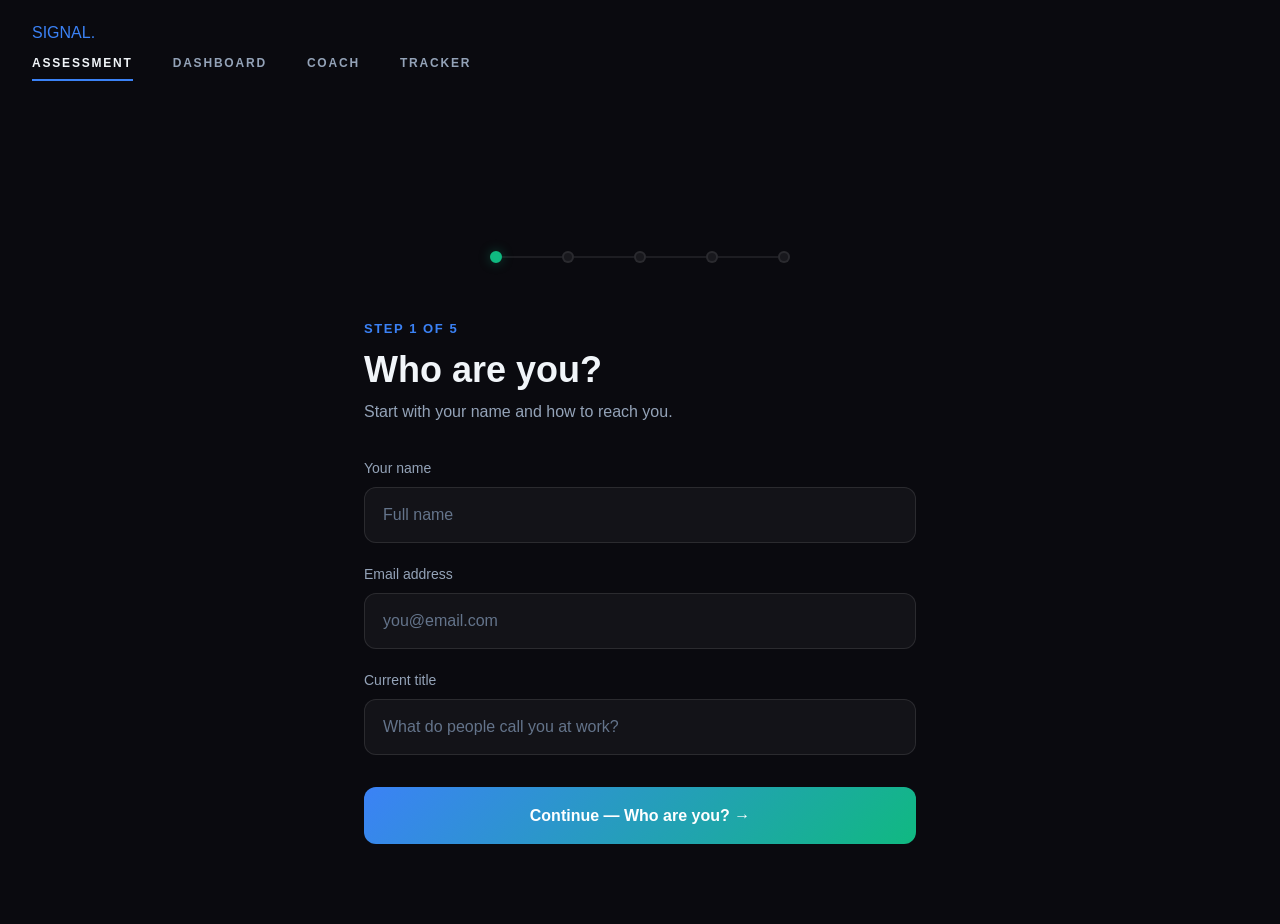
==== commit 8a757962: "feat: wire all pages to localStorage demo mode - Landing page: all CTAs/nav wired to real pages - As" ====
--- a/frontend/applications.html
+++ b/frontend/applications.html
@@ -160,198 +160,569 @@
     </div>
 
     <!-- Card List -->
-    <div class="card-list" id="cardList">
-
-      <!-- Interviewing -->
-      <div class="app-card" data-status="interviewing">
-        <div class="status-bar status-interviewing"></div>
-        <div class="card-body">
-          <div class="card-top">
-            <div>
-              <div class="card-title">Chief AI Officer</div>
-              <div class="card-company">CareNet Health Systems</div>
-              <div class="card-meta">
-                <span><strong>Remote</strong></span>
-                <span>$280K — $340K</span>
-                <span>Applied 12 days ago</span>
-              </div>
-              <div class="stage-dots">
-                <div class="stage-dot active"></div>
-                <div class="stage-dot active"></div>
-                <div class="stage-dot interviewing active"></div>
-                <div class="stage-dot"></div>
-                <div class="stage-dot"></div>
-              </div>
-            </div>
-          </div>
-        </div>
-        <div class="card-right">
-          <div class="fit-score hi">89%</div>
-          <div class="status-badge" style="background:rgba(168,85,247,0.15);color:#a855f7;border:1px solid rgba(168,85,247,0.3)">Interviewing</div>
-        </div>
-      </div>
-
-      <div class="app-card" data-status="interviewing">
-        <div class="status-bar status-interviewing"></div>
-        <div class="card-body">
-          <div class="card-top">
-            <div>
-              <div class="card-title">VP of AI Strategy</div>
-              <div class="card-company">HealthTech Systems</div>
-              <div class="card-meta">
-                <span><strong>Remote</strong></span>
-                <span>$240K — $340K</span>
-                <span>Applied 5 days ago</span>
-              </div>
-              <div class="stage-dots">
-                <div class="stage-dot active"></div>
-                <div class="stage-dot active"></div>
-                <div class="stage-dot interviewing active"></div>
-                <div class="stage-dot"></div>
-                <div class="stage-dot"></div>
-              </div>
-            </div>
-          </div>
-        </div>
-        <div class="card-right">
-          <div class="fit-score hi">92%</div>
-          <div class="status-badge" style="background:rgba(168,85,247,0.15);color:#a855f7;border:1px solid rgba(168,85,247,0.3)">Interviewing</div>
-        </div>
-      </div>
-
-      <!-- Applied -->
-      <div class="app-card" data-status="applied">
-        <div class="status-bar status-interested"></div>
-        <div class="card-body">
-          <div class="card-top">
-            <div>
-              <div class="card-title">Director of AI Products</div>
-              <div class="card-company">MedMind AI</div>
-              <div class="card-meta">
-                <span><strong>Hybrid</strong></span>
-                <span>$180K — $240K</span>
-                <span>Applied 8 days ago</span>
-              </div>
-              <div class="stage-dots">
-                <div class="stage-dot active"></div>
-                <div class="stage-dot active"></div>
-                <div class="stage-dot"></div>
-                <div class="stage-dot"></div>
-                <div class="stage-dot"></div>
-              </div>
-            </div>
-          </div>
-        </div>
-        <div class="card-right">
-          <div class="fit-score mid">81%</div>
-          <div class="status-badge" style="background:rgba(16,185,129,0.15);color:#10b981;border:1px solid rgba(16,185,129,0.3)">Applied</div>
-        </div>
-      </div>
-
-      <div class="app-card" data-status="applied">
-        <div class="status-bar status-interested"></div>
-        <div class="card-body">
-          <div class="card-top">
-            <div>
-              <div class="card-title">Senior AI Product Manager</div>
-              <div class="card-company">BrightPath Ventures</div>
-              <div class="card-meta">
-                <span><strong>Remote</strong></span>
-                <span>$160K — $200K</span>
-                <span>Applied 3 days ago</span>
-              </div>
-            </div>
-          </div>
-        </div>
-        <div class="card-right">
-          <div class="fit-score mid">74%</div>
-          <div class="status-badge" style="background:rgba(16,185,129,0.15);color:#10b981;border:1px solid rgba(16,185,129,0.3)">In Review</div>
-        </div>
-      </div>
-
-      <div class="app-card" data-status="applied">
-        <div class="status-bar"></div>
-        <div class="card-body">
-          <div class="card-top">
-            <div>
-              <div class="card-title">AI Strategy Consultant</div>
-              <div class="card-company">McKinley Partners</div>
-              <div class="card-meta">
-                <span><strong>Remote</strong></span>
-                <span>$200/hr</span>
-                <span>Applied 2 days ago</span>
-              </div>
-            </div>
-          </div>
-        </div>
-        <div class="card-right">
-          <div class="fit-score hi">86%</div>
-          <div class="status-badge" style="background:rgba(16,185,129,0.15);color:#10b981;border:1px solid rgba(16,185,129,0.3)">Applied</div>
-        </div>
-      </div>
-
-      <div class="app-card" data-status="applied">
-        <div class="status-bar"></div>
-        <div class="card-body">
-          <div class="card-top">
-            <div>
-              <div class="card-title">Head of AI Implementation</div>
-              <div class="card-company">Clara Health</div>
-              <div class="card-meta">
-                <span><strong>Hybrid</strong></span>
-                <span>$200K — $260K</span>
-                <span>Applied 1 day ago</span>
-              </div>
-            </div>
-          </div>
-        </div>
-        <div class="card-right">
-          <div class="fit-score mid">77%</div>
-          <div class="status-badge" style="background:var(--color-trust-dim);color:var(--color-trust);border:1px solid rgba(59,130,246,0.3)">New</div>
-        </div>
-      </div>
-
-      <!-- Not a Match -->
-      <div class="app-card rejected" data-status="rejected">
-        <div class="status-bar status-rejected"></div>
-        <div class="card-body">
-          <div class="card-top">
-            <div>
-              <div class="card-title">VP of Engineering — AI</div>
-              <div class="card-company">Fortuna Systems</div>
-              <div class="card-meta">
-                <span><strong>On-site</strong></span>
-                <span>$300K — $400K</span>
-                <span>Rejected 4 days ago</span>
-              </div>
-            </div>
-          </div>
-        </div>
-        <div class="card-right">
-          <div class="fit-score lo">62%</div>
-          <div class="status-badge" style="background:rgba(239,68,68,0.15);color:#ef4444;border:1px solid rgba(239,68,68,0.3)">Not a match</div>
-        </div>
-      </div>
-
-    </div>
+    <div class="card-list" id="cardList"></div>
 
     <!-- Recovery Card (shown when "Not a match" filter active) -->
     <div class="recovery-card" id="recoveryCard" style="display:none">
-      <div class="recovery-title">Not this time. But here's what to adjust.</div>
-      <div class="recovery-text">Your fit was 62% — the role prioritized deep ml-ops experience over healthcare AI. Here are stronger matches for your profile:</div>
-      <div class="recovery-tips">
-        <div class="recovery-tip">Apply to Chief AI Officer at CareNet — 89% fit. Healthcare AI is their priority.</div>
-        <div class="recovery-tip">Apply to VP AI Strategy at HealthTech — 92% fit. Your exact background.</div>
-        <div class="recovery-tip">Update your title to "Chief AI Officer" to attract $280K+ roles.</div>
-      </div>
+      <div class="recovery-title">Not this time. Here's what to try instead.</div>
+      <div class="recovery-text" id="recoveryText">Consider these adjustments to improve your match rate.</div>
+      <div class="recovery-tips" id="recoveryTips"></div>
     </div>
 
   </div>
 </main>
+
+<!-- Add Application Modal -->
+<div id="addAppModal" style="display:none;position:fixed;inset:0;z-index:9999;background:rgba(0,0,0,0.7);backdrop-filter:blur(8px);align-items:center;justify-content:center;padding:20px">
+  <div style="background:var(--bg-void);border:1px solid var(--glass-border);border-radius:16px;padding:28px;max-width:480px;width:100%;max-height:90vh;overflow-y:auto">
+    <h3 style="margin:0 0 20px;font-size:20px;font-weight:700;color:var(--text-primary)">Add New Application</h3>
+    <form id="addAppForm">
+      <div style="margin-bottom:14px">
+        <label style="display:block;font-size:12px;color:var(--text-secondary);margin-bottom:6px;font-weight:500">Job Title</label>
+        <input type="text" id="appTitle" required style="width:100%;padding:10px 14px;background:var(--glass-bg);border:1px solid var(--glass-border);border-radius:10px;color:var(--text-primary);font-size:14px;font-family:Inter,sans-serif;outline:none" placeholder="e.g. Chief AI Officer">
+      </div>
+      <div style="margin-bottom:14px">
+        <label style="display:block;font-size:12px;color:var(--text-secondary);margin-bottom:6px;font-weight:500">Company</label>
+        <input type="text" id="appCompany" required style="width:100%;padding:10px 14px;background:var(--glass-bg);border:1px solid var(--glass-border);border-radius:10px;color:var(--text-primary);font-size:14px;font-family:Inter,sans-serif;outline:none" placeholder="e.g. HealthTech Systems">
+      </div>
+      <div style="display:flex;gap:12px;margin-bottom:14px">
+        <div style="flex:1">
+          <label style="display:block;font-size:12px;color:var(--text-secondary);margin-bottom:6px;font-weight:500">Location</label>
+          <input type="text" id="appLocation" style="width:100%;padding:10px 14px;background:var(--glass-bg);border:1px solid var(--glass-border);border-radius:10px;color:var(--text-primary);font-size:14px;font-family:Inter,sans-serif;outline:none" placeholder="e.g. Remote">
+        </div>
+        <div style="flex:1">
+          <label style="display:block;font-size:12px;color:var(--text-secondary);margin-bottom:6px;font-weight:500">Type</label>
+          <select id="appLocationType" style="width:100%;padding:10px 14px;background:var(--glass-bg);border:1px solid var(--glass-border);border-radius:10px;color:var(--text-primary);font-size:14px;font-family:Inter,sans-serif;outline:none">
+            <option value="Remote">Remote</option>
+            <option value="Hybrid">Hybrid</option>
+            <option value="On-site">On-site</option>
+          </select>
+        </div>
+      </div>
+      <div style="display:flex;gap:12px;margin-bottom:14px">
+        <div style="flex:1">
+          <label style="display:block;font-size:12px;color:var(--text-secondary);margin-bottom:6px;font-weight:500">Salary Min</label>
+          <input type="number" id="appSalaryMin" style="width:100%;padding:10px 14px;background:var(--glass-bg);border:1px solid var(--glass-border);border-radius:10px;color:var(--text-primary);font-size:14px;font-family:Inter,sans-serif;outline:none" placeholder="150000">
+        </div>
+        <div style="flex:1">
+          <label style="display:block;font-size:12px;color:var(--text-secondary);margin-bottom:6px;font-weight:500">Salary Max</label>
+          <input type="number" id="appSalaryMax" style="width:100%;padding:10px 14px;background:var(--glass-bg);border:1px solid var(--glass-border);border-radius:10px;color:var(--text-primary);font-size:14px;font-family:Inter,sans-serif;outline:none" placeholder="200000">
+        </div>
+      </div>
+      <div style="margin-bottom:20px">
+        <label style="display:block;font-size:12px;color:var(--text-secondary);margin-bottom:6px;font-weight:500">Status</label>
+        <select id="appStatus" style="width:100%;padding:10px 14px;background:var(--glass-bg);border:1px solid var(--glass-border);border-radius:10px;color:var(--text-primary);font-size:14px;font-family:Inter,sans-serif;outline:none">
+          <option value="new">New</option>
+          <option value="applied">Applied</option>
+          <option value="interviewing">Interviewing</option>
+          <option value="offered">Offered</option>
+          <option value="rejected">Not a match</option>
+        </select>
+      </div>
+      <div style="display:flex;gap:10px;justify-content:flex-end">
+        <button type="button" id="cancelAddApp" style="padding:10px 20px;background:transparent;border:1px solid var(--glass-border);border-radius:10px;color:var(--text-secondary);font-size:14px;font-weight:500;cursor:pointer;font-family:Inter,sans-serif">Cancel</button>
+        <button type="submit" style="padding:10px 24px;background:linear-gradient(135deg,var(--color-trust),var(--color-growth));border:none;border-radius:10px;color:#fff;font-size:14px;font-weight:600;cursor:pointer;font-family:Inter,sans-serif">Add Application</button>
+      </div>
+    </form>
+  </div>
+</div>
+
+<!-- Status Change Modal -->
+<div id="statusModal" style="display:none;position:fixed;inset:0;z-index:9999;background:rgba(0,0,0,0.7);backdrop-filter:blur(8px);align-items:center;justify-content:center;padding:20px">
+  <div style="background:var(--bg-void);border:1px solid var(--glass-border);border-radius:16px;padding:28px;max-width:360px;width:100%">
+    <h3 style="margin:0 0 16px;font-size:18px;font-weight:700;color:var(--text-primary)">Update Status</h3>
+    <p id="statusModalAppName" style="margin:0 0 16px;font-size:14px;color:var(--text-secondary)"></p>
+    <div style="display:flex;flex-direction:column;gap:8px;margin-bottom:20px">
+      <button class="status-change-btn" data-status="new" style="padding:10px 16px;background:var(--glass-bg);border:1px solid var(--glass-border);border-radius:10px;color:var(--text-primary);font-size:14px;font-weight:500;cursor:pointer;font-family:Inter,sans-serif;text-align:left">New</button>
+      <button class="status-change-btn" data-status="applied" style="padding:10px 16px;background:var(--glass-bg);border:1px solid var(--glass-border);border-radius:10px;color:var(--text-primary);font-size:14px;font-weight:500;cursor:pointer;font-family:Inter,sans-serif;text-align:left">Applied</button>
+      <button class="status-change-btn" data-status="interviewing" style="padding:10px 16px;background:var(--glass-bg);border:1px solid var(--glass-border);border-radius:10px;color:var(--text-primary);font-size:14px;font-weight:500;cursor:pointer;font-family:Inter,sans-serif;text-align:left">Interviewing</button>
+      <button class="status-change-btn" data-status="offered" style="padding:10px 16px;background:rgba(0,255,136,0.1);border:1px solid rgba(0,255,136,0.3);border-radius:10px;color:#00ff88;font-size:14px;font-weight:500;cursor:pointer;font-family:Inter,sans-serif;text-align:left">Offered</button>
+      <button class="status-change-btn" data-status="rejected" style="padding:10px 16px;background:rgba(239,68,68,0.1);border:1px solid rgba(239,68,68,0.3);border-radius:10px;color:#ef4444;font-size:14px;font-weight:500;cursor:pointer;font-family:Inter,sans-serif;text-align:left">Not a match</button>
+    </div>
+    <button id="cancelStatusModal" style="width:100%;padding:10px;background:transparent;border:1px solid var(--glass-border);border-radius:10px;color:var(--text-secondary);font-size:14px;font-weight:500;cursor:pointer;font-family:Inter,sans-serif">Cancel</button>
+  </div>
+</div>
 
 <script src="app.js"></script>
 <script>
 (function() {
+  'use strict';
+
+  var APPS_KEY = 'signal_applications';
+  var currentFilter = 'all';
+  var currentStatusAppId = null;
+  var userProfile = null;
+
+  // ─── 1. Check user authentication ───
+  function checkAuth() {
+    var stored = localStorage.getItem('signal_user_data');
+    if (!stored) {
+      window.location.href = 'assessment.html';
+      return false;
+    }
+    try {
+      userProfile = JSON.parse(stored);
+    } catch(e) {
+      window.location.href = 'assessment.html';
+      return false;
+    }
+    return true;
+  }
+
+  // ─── 2. Generate default applications ───
+  function generateDefaultApplications(profile) {
+    var skills = profile.skills || [];
+    var salaryMin = profile.target_salary_min || 100000;
+    var salaryMax = profile.target_salary_max || 200000;
+    var location = profile.location_preference || 'any';
+    var title = profile.title || 'AI Leader';
+
+    var companies = [
+      { name: 'HealthTech Systems', industry: 'healthcare' },
+      { name: 'MedMind AI', industry: 'healthcare' },
+      { name: 'CareNet Health', industry: 'healthcare' },
+      { name: 'BrightPath Ventures', industry: 'tech' },
+      { name: 'Clara Health', industry: 'healthcare' },
+      { name: 'Apex Intelligence', industry: 'tech' },
+      { name: 'NovaStar AI', industry: 'tech' },
+      { name: 'DataBridge Corp', industry: 'enterprise' },
+      { name: 'TechForge Labs', industry: 'tech' },
+      { name: 'McKinley Partners', industry: 'consulting' }
+    ];
+
+    var titles = [
+      'Chief AI Officer',
+      'VP of AI Strategy',
+      'Director of AI Products',
+      'Senior AI Product Manager',
+      'Head of AI Implementation',
+      'AI Strategy Consultant',
+      'Director of Machine Learning',
+      'VP of AI Engineering'
+    ];
+
+    var locations = ['Remote', 'Hybrid', 'On-site'];
+    var preferredLoc = location === 'any' ? 'Remote' : location;
+
+    var statusWeights = ['new', 'new', 'applied', 'applied', 'applied', 'interviewing', 'interviewing', 'offered', 'rejected'];
+    var now = Date.now();
+    var dayMs = 86400000;
+
+    var apps = [];
+    var numApps = 5 + Math.floor(Math.random() * 3); // 5-7 apps
+
+    for (var i = 0; i < numApps; i++) {
+      var company = companies[i % companies.length];
+      var appTitle = titles[i % titles.length];
+      var status = statusWeights[i % statusWeights.length];
+      var locType = locations[i % locations.length];
+
+      // Vary salary based on title seniority
+      var baseSalary = 150000 + (i * 20000);
+      var salMin = Math.round((baseSalary + Math.random() * 30000) / 1000) * 1000;
+      var salMax = salMin + 40000 + Math.floor(Math.random() * 40000);
+
+      // Fit score based on skill match
+      var fitBase = 65 + Math.floor(Math.random() * 25);
+      if (skills.length > 0) {
+        // Boost if title matches
+        if (appTitle.toLowerCase().indexOf(title.toLowerCase().split(' ')[0]) !== -1) {
+          fitBase += 10;
+        }
+      }
+      var fitScore = Math.min(98, fitBase);
+
+      // Applied date - vary from 1-14 days ago
+      var daysAgo = 1 + Math.floor(Math.random() * 13);
+      var appliedDate = new Date(now - daysAgo * dayMs).toISOString();
+
+      apps.push({
+        id: 'app-' + Date.now() + '-' + i + '-' + Math.random().toString(36).substr(2, 5),
+        title: appTitle,
+        company: company.name,
+        location: locType,
+        locationType: locType,
+        salaryMin: salMin,
+        salaryMax: salMax,
+        status: status,
+        fitScore: fitScore,
+        appliedDate: appliedDate,
+        lastStatusChange: appliedDate,
+        notes: ''
+      });
+    }
+
+    return apps;
+  }
+
+  // ─── 3. Initialize or load applications ───
+  function loadApplications() {
+    var stored = localStorage.getItem(APPS_KEY);
+    if (stored) {
+      try {
+        return JSON.parse(stored);
+      } catch(e) {
+        return null;
+      }
+    }
+    return null;
+  }
+
+  function saveApplications(apps) {
+    localStorage.setItem(APPS_KEY, JSON.stringify(apps));
+  }
+
+  function initApplications() {
+    var apps = loadApplications();
+    if (!apps || apps.length === 0) {
+      apps = generateDefaultApplications(userProfile);
+      saveApplications(apps);
+    }
+    return apps;
+  }
+
+  // ─── 4. Format helpers ───
+  function formatSalary(min, max) {
+    var fmt = function(n) {
+      return '$' + (n / 1000) + 'K';
+    };
+    return fmt(min) + ' — ' + fmt(max);
+  }
+
+  function formatDate(isoString) {
+    var date = new Date(isoString);
+    var now = new Date();
+    var diffMs = now - date;
+    var diffDays = Math.floor(diffMs / 86400000);
+
+    if (diffDays === 0) return 'Today';
+    if (diffDays === 1) return '1 day ago';
+    if (diffDays < 7) return diffDays + ' days ago';
+    if (diffDays < 14) return '1 week ago';
+    return diffDays + ' days ago';
+  }
+
+  function getStatusClass(status) {
+    var map = {
+      'new': 'status-new',
+      'viewed': 'status-viewed',
+      'applied': 'status-interested',
+      'interested': 'status-interested',
+      'interviewing': 'status-interviewing',
+      'screening': 'status-interviewing',
+      'offered': 'status-offered',
+      'offer': 'status-offered',
+      'rejected': 'status-rejected'
+    };
+    return map[status] || 'status-new';
+  }
+
+  function getStatusLabel(status) {
+    var map = {
+      'new': 'New',
+      'viewed': 'Viewed',
+      'applied': 'Applied',
+      'interested': 'In Review',
+      'interviewing': 'Interviewing',
+      'screening': 'Screening',
+      'offered': 'Offered',
+      'offer': 'Offered',
+      'rejected': 'Not a match'
+    };
+    return map[status] || status;
+  }
+
+  function getFitClass(score) {
+    if (score >= 80) return 'hi';
+    if (score >= 70) return 'mid';
+    return 'lo';
+  }
+
+  function getStatusBadgeStyle(status) {
+    var styles = {
+      'new': 'background:var(--color-trust-dim);color:var(--color-trust);border:1px solid rgba(59,130,246,0.3)',
+      'viewed': 'background:rgba(59,130,246,0.15);color:#3b82f6;border:1px solid rgba(59,130,246,0.3)',
+      'applied': 'background:rgba(16,185,129,0.15);color:#10b981;border:1px solid rgba(16,185,129,0.3)',
+      'interested': 'background:rgba(16,185,129,0.15);color:#10b981;border:1px solid rgba(16,185,129,0.3)',
+      'interviewing': 'background:rgba(168,85,247,0.15);color:#a855f7;border:1px solid rgba(168,85,247,0.3)',
+      'screening': 'background:rgba(168,85,247,0.15);color:#a855f7;border:1px solid rgba(168,85,247,0.3)',
+      'offered': 'background:rgba(0,255,136,0.15);color:#00ff88;border:1px solid rgba(0,255,136,0.3)',
+      'offer': 'background:rgba(0,255,136,0.15);color:#00ff88;border:1px solid rgba(0,255,136,0.3)',
+      'rejected': 'background:rgba(239,68,68,0.15);color:#ef4444;border:1px solid rgba(239,68,68,0.3)'
+    };
+    return styles[status] || styles['new'];
+  }
+
+  function getStageDotsHTML(status) {
+    var activeCount = 2;
+    if (status === 'interviewing' || status === 'screening') activeCount = 3;
+    if (status === 'offered' || status === 'offer') activeCount = 5;
+    if (status === 'rejected') activeCount = 0;
+
+    var html = '<div class="stage-dots">';
+    for (var i = 0; i < 5; i++) {
+      var cls = 'stage-dot';
+      if (i < activeCount) cls += ' active';
+      if (i === 2 && (status === 'interviewing' || status === 'screening')) cls += ' interviewing';
+      if (i === 4 && (status === 'offered' || status === 'offer')) cls += ' offered';
+      html += '<div class="' + cls + '"></div>';
+    }
+    html += '</div>';
+    return html;
+  }
+
+  // ─── 5. Render cards ───
+  function renderCards(apps) {
+    var cardList = document.getElementById('cardList');
+    cardList.innerHTML = '';
+
+    apps.forEach(function(app, index) {
+      var card = document.createElement('div');
+      card.className = 'app-card';
+      if (app.status === 'rejected') card.classList.add('rejected');
+      card.dataset.status = app.status;
+      card.dataset.id = app.id;
+      card.style.transitionDelay = (index * 60) + 'ms';
+
+      var statusLabel = getStatusLabel(app.status);
+      var statusClass = getStatusClass(app.status);
+      var fitClass = getFitClass(app.fitScore);
+      var badgeStyle = getStatusBadgeStyle(app.status);
+      var stageDots = getStageDotsHTML(app.status);
+
+      card.innerHTML =
+        '<div class="status-bar ' + statusClass + '"></div>' +
+        '<div class="card-body" onclick="openStatusModal(\'' + app.id + '\')">' +
+          '<div class="card-top">' +
+            '<div>' +
+              '<div class="card-title">' + app.title + '</div>' +
+              '<div class="card-company">' + app.company + '</div>' +
+              '<div class="card-meta">' +
+                '<span><strong>' + app.locationType + '</strong></span>' +
+                '<span>' + formatSalary(app.salaryMin, app.salaryMax) + '</span>' +
+                '<span>' + formatDate(app.appliedDate) + '</span>' +
+              '</div>' +
+              stageDots +
+            '</div>' +
+          '</div>' +
+        '</div>' +
+        '<div class="card-right">' +
+          '<div class="fit-score ' + fitClass + '">' + app.fitScore + '%</div>' +
+          '<div class="status-badge" style="' + badgeStyle + '">' + statusLabel + '</div>' +
+        '</div>';
+
+      cardList.appendChild(card);
+    });
+
+    // Re-observe for animations
+    var obs = new IntersectionObserver(function(entries) {
+      entries.forEach(function(e) {
+        if (e.isIntersecting) {
+          e.target.classList.add('visible');
+          obs.unobserve(e.target);
+        }
+      });
+    }, { threshold: 0.05 });
+
+    cardList.querySelectorAll('.app-card').forEach(function(el) {
+      obs.observe(el);
+    });
+
+    updateCounts(apps);
+    checkBanners(apps);
+    updateRecoveryCard(apps);
+  }
+
+  // ─── 6. Update filter counts ───
+  function updateCounts(apps) {
+    var counts = { all: apps.length, applied: 0, interviewing: 0, offered: 0, rejected: 0 };
+
+    apps.forEach(function(app) {
+      if (app.status === 'interviewing' || app.status === 'screening') {
+        counts.interviewing++;
+      } else if (app.status === 'offered' || app.status === 'offer') {
+        counts.offered++;
+      } else if (app.status === 'rejected') {
+        counts.rejected++;
+      } else {
+        counts.applied++;
+      }
+    });
+
+    document.querySelectorAll('.filter-pill').forEach(function(pill) {
+      var filter = pill.dataset.filter;
+      if (counts[filter] !== undefined) {
+        pill.querySelector('.count').textContent = counts[filter];
+      }
+    });
+
+    var countEl = document.querySelector('.journey-count strong');
+    if (countEl) {
+      countEl.textContent = apps.length;
+    }
+  }
+
+  // ─── 7. Check banners ───
+  function checkBanners(apps) {
+    var hasOffer = false;
+    var silentApps = 0;
+    var sevenDaysMs = 7 * 86400000;
+    var now = Date.now();
+
+    apps.forEach(function(app) {
+      if (app.status === 'offered' || app.status === 'offer') hasOffer = true;
+      if (app.status !== 'rejected' && app.status !== 'offered' && app.status !== 'offer') {
+        var lastChange = new Date(app.lastStatusChange || app.appliedDate).getTime();
+        if (now - lastChange >= sevenDaysMs) silentApps++;
+      }
+    });
+
+    var offerBanner = document.getElementById('offerBanner');
+    var silenceAlert = document.getElementById('silenceAlert');
+
+    if (hasOffer) {
+      offerBanner.classList.add('show');
+      // Update offer banner content
+      var offeredApp = apps.find(function(a) { return a.status === 'offered' || a.status === 'offer'; });
+      if (offeredApp) {
+        offerBanner.querySelector('p strong').textContent = 'You\'re the one.';
+        offerBanner.querySelector('.offer-company').textContent = offeredApp.title + ' — ' + offeredApp.company + ' · ' + formatSalary(offeredApp.salaryMin, offeredApp.salaryMax);
+      }
+    } else {
+      offerBanner.classList.remove('show');
+    }
+
+    if (silentApps > 0) {
+      silenceAlert.classList.add('show');
+      silenceAlert.querySelector('.text strong').textContent = silentApps + ' role' + (silentApps > 1 ? 's' : '') + ' haven\'t moved in 7+ days.';
+    } else {
+      silenceAlert.classList.remove('show');
+    }
+  }
+
+  // ─── 8. Update recovery card ───
+  function updateRecoveryCard(apps) {
+    var recoveryCard = document.getElementById('recoveryCard');
+    if (currentFilter !== 'rejected') {
+      recoveryCard.style.display = 'none';
+      return;
+    }
+
+    var rejectedApp = apps.find(function(a) { return a.status === 'rejected'; });
+    if (!rejectedApp) {
+      recoveryCard.style.display = 'none';
+      return;
+    }
+
+    recoveryCard.style.display = 'block';
+    var tipsContainer = document.getElementById('recoveryTips');
+    tipsContainer.innerHTML = '';
+
+    // Find better matches
+    var betterApps = apps.filter(function(a) {
+      return a.status !== 'rejected' && a.fitScore > rejectedApp.fitScore;
+    }).sort(function(a, b) { return b.fitScore - a.fitScore; }).slice(0, 3);
+
+    betterApps.forEach(function(app) {
+      var tip = document.createElement('div');
+      tip.className = 'recovery-tip';
+      tip.textContent = 'Apply to ' + app.title + ' at ' + app.company + ' — ' + app.fitScore + '% fit. Strong match for your profile.';
+      tipsContainer.appendChild(tip);
+    });
+
+    if (betterApps.length === 0) {
+      var tip = document.createElement('div');
+      tip.className = 'recovery-tip';
+      tip.textContent = 'No strong matches found yet. Keep your profile updated to discover better roles.';
+      tipsContainer.appendChild(tip);
+    }
+  }
+
+  // ─── 9. Filter logic ───
+  function filterCards(apps) {
+    var cards = document.querySelectorAll('.app-card');
+    var count = 0;
+
+    cards.forEach(function(card) {
+      var status = card.dataset.status;
+      var show = currentFilter === 'all' ||
+        (currentFilter === 'applied' && ['applied', 'interested', 'viewed', 'new'].includes(status)) ||
+        status === currentFilter;
+
+      card.style.display = show ? 'flex' : 'none';
+      if (show) count++;
+    });
+
+    updateRecoveryCard(apps);
+  }
+
+  // ─── 10. Status modal ───
+  window.openStatusModal = function(appId) {
+    currentStatusAppId = appId;
+    var apps = loadApplications() || [];
+    var app = apps.find(function(a) { return a.id === appId; });
+    if (!app) return;
+
+    document.getElementById('statusModalAppName').textContent = app.title + ' at ' + app.company;
+    document.getElementById('statusModal').style.display = 'flex';
+  };
+
+  function closeStatusModal() {
+    document.getElementById('statusModal').style.display = 'none';
+    currentStatusAppId = null;
+  }
+
+  function updateAppStatus(newStatus) {
+    var apps = loadApplications() || [];
+    var idx = apps.findIndex(function(a) { return a.id === currentStatusAppId; });
+    if (idx === -1) return;
+
+    apps[idx].status = newStatus;
+    apps[idx].lastStatusChange = new Date().toISOString();
+    saveApplications(apps);
+    renderCards(apps);
+    closeStatusModal();
+  }
+
+  // ─── 11. Add application modal ───
+  function openAddModal() {
+    document.getElementById('addAppModal').style.display = 'flex';
+    document.getElementById('appTitle').focus();
+  }
+
+  function closeAddModal() {
+    document.getElementById('addAppModal').style.display = 'none';
+    document.getElementById('addAppForm').reset();
+  }
+
+  function addApplication(appData) {
+    var apps = loadApplications() || [];
+    var newApp = {
+      id: 'app-' + Date.now() + '-' + Math.random().toString(36).substr(2, 5),
+      title: appData.title,
+      company: appData.company,
+      location: appData.locationType,
+      locationType: appData.locationType,
+      salaryMin: parseInt(appData.salaryMin, 10) || 0,
+      salaryMax: parseInt(appData.salaryMax, 10) || 0,
+      status: appData.status,
+      fitScore: 75 + Math.floor(Math.random() * 20),
+      appliedDate: new Date().toISOString(),
+      lastStatusChange: new Date().toISOString(),
+      notes: ''
+    };
+    apps.unshift(newApp);
+    saveApplications(apps);
+    renderCards(apps);
+    closeAddModal();
+  }
+
+  // ─── Init ───
+  if (!checkAuth()) return;
+
+  var applications = initApplications();
+
+  // Loading screen
   window.addEventListener('load', function() {
     setTimeout(function() {
       var l = document.getElementById('loading');
@@ -362,54 +733,60 @@
 
   if (window.SignalV20) { window.SignalV20.Nav.init(); }
 
-  // Card reveal
-  var obs = new IntersectionObserver(function(entries) {
-    entries.forEach(function(e) {
-      if (e.isIntersecting) {
-        e.target.classList.add('visible');
-        obs.unobserve(e.target);
-      }
-    });
-  }, { threshold: 0.05 });
-
-  document.querySelectorAll('.app-card').forEach(function(el, i) {
-    el.style.transitionDelay = (i * 60) + 'ms';
-    obs.observe(el);
-  });
-
-  // Filter
-  var currentFilter = 'all';
-  var cards = document.querySelectorAll('.app-card');
-
+  // Render initial cards
+  renderCards(applications);
+
+  // Filter pills
   document.querySelectorAll('.filter-pill').forEach(function(pill) {
     pill.addEventListener('click', function() {
       document.querySelectorAll('.filter-pill').forEach(function(p) { p.classList.remove('active'); });
       this.classList.add('active');
       currentFilter = this.dataset.filter;
-      filterCards();
+      filterCards(applications);
     });
   });
 
-  function filterCards() {
-    var count = 0;
-    cards.forEach(function(card) {
-      var s = card.dataset.status;
-      var show = currentFilter === 'all' ||
-        (currentFilter === 'applied' && ['applied','interested','viewed','new'].includes(s)) ||
-        s === currentFilter;
-      card.style.display = show ? 'flex' : 'none';
-      if (show) count++;
-    });
-
-    var rejected = currentFilter === 'rejected';
-    document.getElementById('recoveryCard').style.display = rejected ? 'block' : 'none';
-  }
-
-  // Silence alert
-  document.getElementById('silenceAlert').classList.add('show');
-
-  // Offer banner
-  document.getElementById('offerBanner').classList.add('show');
+  // Add application button (inject into journey-header)
+  var addBtn = document.createElement('button');
+  addBtn.className = 'empty-cta';
+  addBtn.style.cssText = 'padding:10px 20px;font-size:13px;margin-left:auto';
+  addBtn.textContent = '+ Add Application';
+  addBtn.addEventListener('click', openAddModal);
+  document.querySelector('.journey-header').appendChild(addBtn);
+
+  // Add modal form
+  document.getElementById('addAppForm').addEventListener('submit', function(e) {
+    e.preventDefault();
+    addApplication({
+      title: document.getElementById('appTitle').value.trim(),
+      company: document.getElementById('appCompany').value.trim(),
+      locationType: document.getElementById('appLocationType').value,
+      salaryMin: document.getElementById('appSalaryMin').value,
+      salaryMax: document.getElementById('appSalaryMax').value,
+      status: document.getElementById('appStatus').value
+    });
+  });
+
+  document.getElementById('cancelAddApp').addEventListener('click', closeAddModal);
+
+  // Status modal buttons
+  document.querySelectorAll('.status-change-btn').forEach(function(btn) {
+    btn.addEventListener('click', function() {
+      updateAppStatus(this.dataset.status);
+    });
+  });
+
+  document.getElementById('cancelStatusModal').addEventListener('click', closeStatusModal);
+
+  // Close modals on backdrop click
+  document.getElementById('statusModal').addEventListener('click', function(e) {
+    if (e.target === this) closeStatusModal();
+  });
+
+  document.getElementById('addAppModal').addEventListener('click', function(e) {
+    if (e.target === this) closeAddModal();
+  });
+
 })();
 </script>
 </body>
